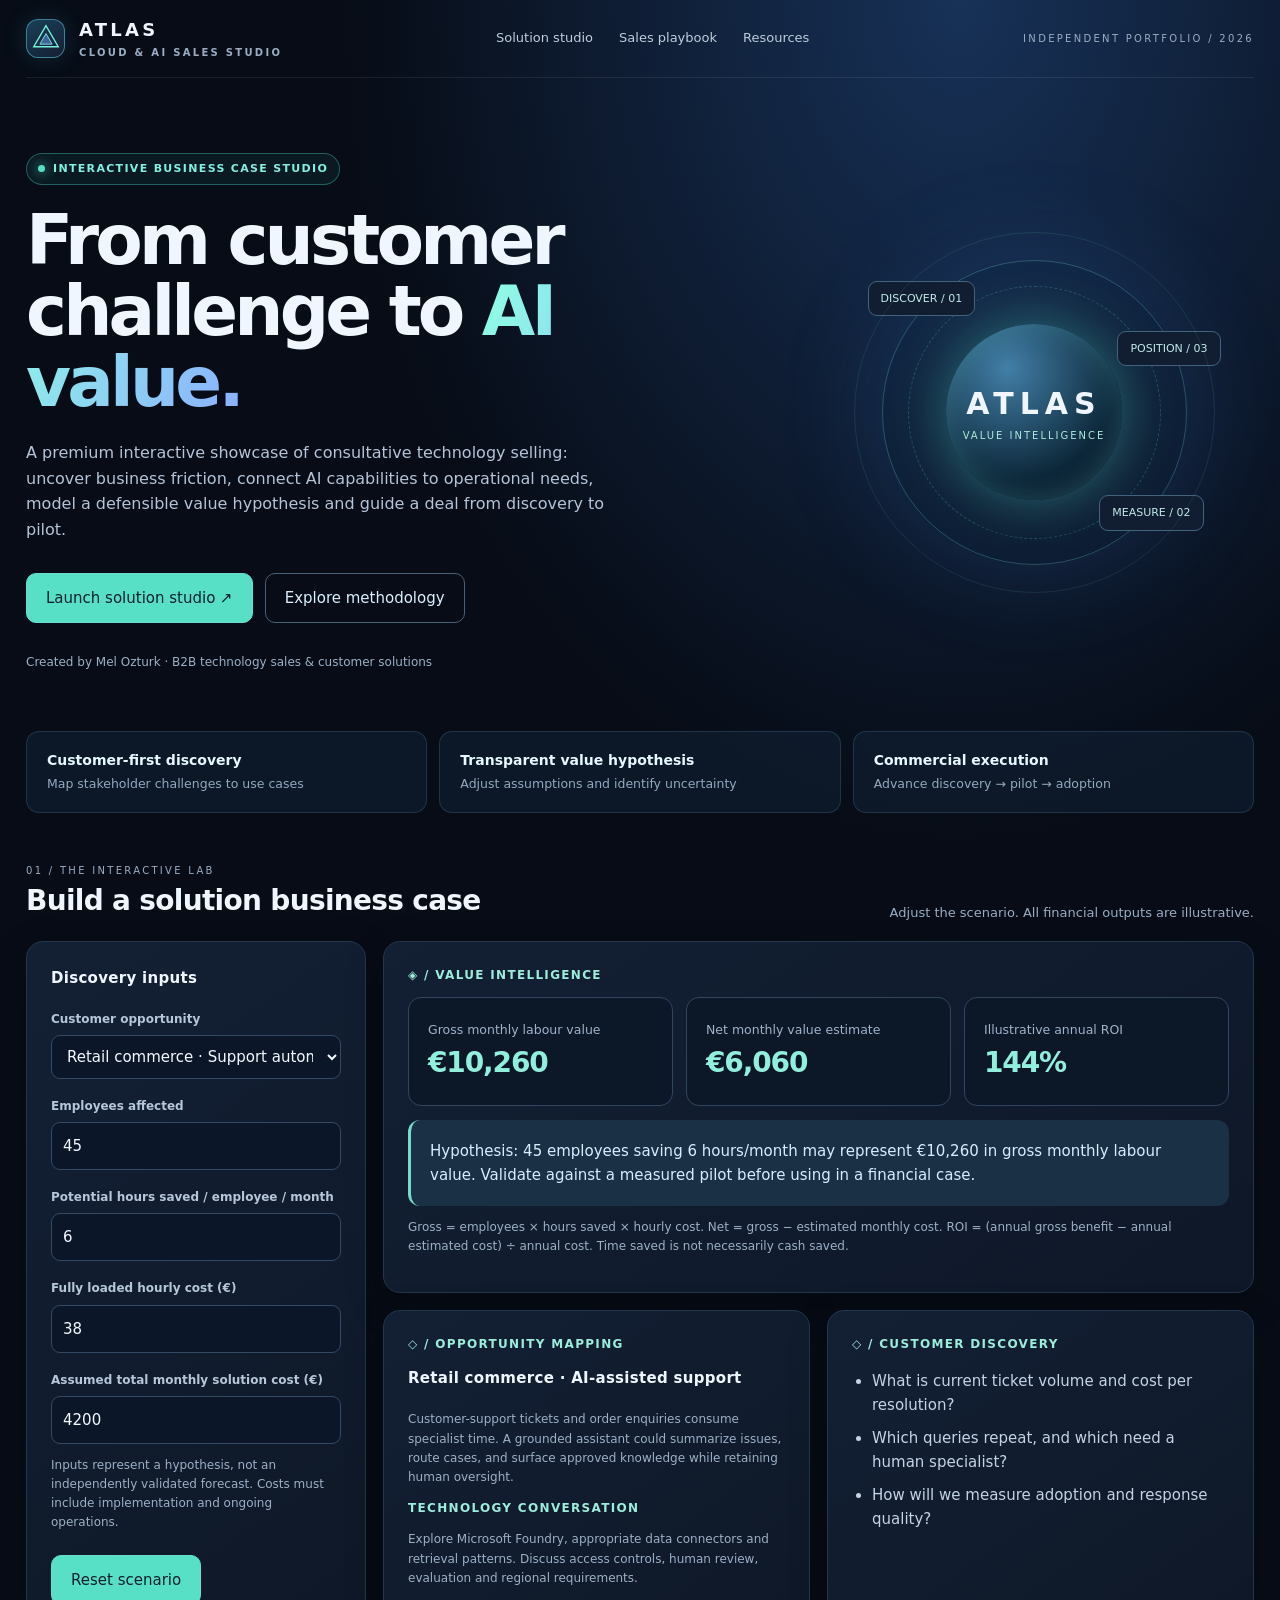
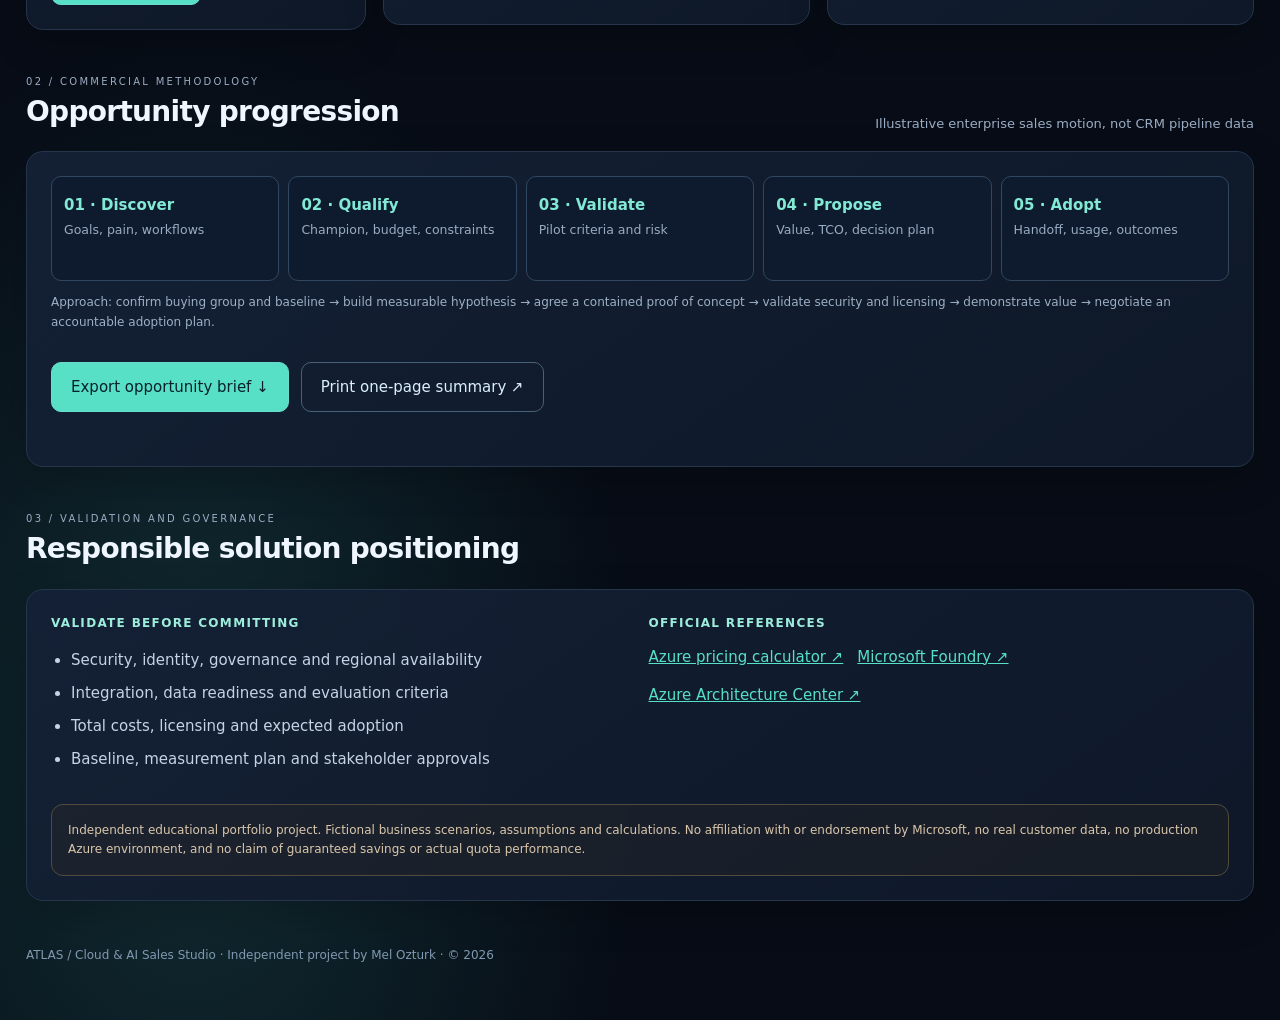
==== index.html @ f7509d04 "Launch ATLAS premium Cloud and AI sales portfolio" ====
<!DOCTYPE html>
<html lang="en"><head><meta charset="UTF-8"><meta name="viewport" content="width=device-width,initial-scale=1"><meta name="theme-color" content="#080e1d"><meta name="description" content="ATLAS — independent Cloud & AI solution sales portfolio by Mel Ozturk. Interactive discovery, value modelling and proposal lab."><title>ATLAS / Cloud & AI Sales Studio — Mel Ozturk</title>
<style>
:root{--bg:#070c16;--panel:#101a2b;--panel2:#142135;--edge:#25354b;--ink:#eff6ff;--muted:#9badc4;--teal:#58e0c7;--blue:#6c9aff;--amber:#eabb74}*{box-sizing:border-box}html{scroll-behavior:smooth}body{margin:0;color:var(--ink);background:radial-gradient(ellipse 60% 40% at 75% 0%,#173157 0%,transparent 80%),radial-gradient(ellipse 50% 40% at 15% 90%,#112d32 0%,transparent 70%),var(--bg);font:15px/1.6 Inter,ui-sans-serif,system-ui,-apple-system,Segoe UI,sans-serif}a{color:var(--teal)}.shell{max-width:1320px;margin:auto;padding:0 26px}nav{height:78px;border-bottom:1px solid #ffffff14;display:flex;justify-content:space-between;align-items:center;gap:20px}.brand{display:flex;align-items:center;gap:14px;font-size:18px;font-weight:800;letter-spacing:.18em}.mark{width:39px;height:39px;display:grid;place-items:center;border:1px solid #5fc9df88;border-radius:12px;box-shadow:0 0 25px #4abbd52a;background:linear-gradient(150deg,#193f58,#142033)}.mark svg{width:28px}.tiny{font-size:10px;color:var(--muted);text-transform:uppercase;letter-spacing:.23em}.navlinks{display:flex;gap:26px}.navlinks a{text-decoration:none;color:#bfcddd;font-size:13px}.navlinks a:hover{color:var(--teal)}.hero{display:grid;grid-template-columns:minmax(0,1fr) 440px;align-items:center;gap:30px;padding:75px 0 59px}.tag{display:inline-flex;align-items:center;gap:8px;border:1px solid #44c9bb66;background:#1b6e6c25;color:#85efdf;padding:6px 11px;border-radius:30px;font-size:11px;font-weight:750;letter-spacing:.12em}.dot{height:7px;width:7px;background:var(--teal);border-radius:50%;box-shadow:0 0 12px var(--teal)}h1{font-size:clamp(42px,5.4vw,77px);line-height:1.03;letter-spacing:-.055em;margin:20px 0 22px;font-weight:780}h1 span{background:linear-gradient(110deg,#8fffe4,#8bafff);background-clip:text;-webkit-background-clip:text;color:transparent}.lead{color:#b5c4d8;font-size:16px;max-width:590px}.cta{display:flex;gap:12px;flex-wrap:wrap;margin:30px 0}.button{border:1px solid #68ddcd;background:var(--teal);padding:12px 19px;border-radius:10px;color:#08202a;text-decoration:none;font-weight:800;cursor:pointer;font:inherit}.button.secondary{background:transparent;color:#daefff;border-color:#496178}.hero-orbit{height:380px;position:relative;display:grid;place-items:center}.orbit{height:305px;width:305px;border-radius:50%;border:1px solid #71d8e44a;box-shadow:0 0 110px #4182e233,inset 0 0 100px #2269a922;display:grid;place-items:center;position:relative}.orbit:before,.orbit:after{content:"";position:absolute;border:1px dashed #5298b35b;border-radius:50%;inset:25px}.orbit:after{inset:-29px;border-style:solid;border-color:#5bdac51e}.orb-core{width:176px;height:176px;border-radius:50%;background:radial-gradient(circle at 35% 25%,#427fa7,#0c2638 65%,#0a1627);box-shadow:0 0 60px #5df0e766, inset 0 0 28px #79fcf733;display:grid;place-items:center;text-align:center}.orb-core strong{font-size:30px;letter-spacing:.2em}.orb-core small{display:block;color:#aeeadc;font-size:10px;letter-spacing:.2em}.orb-chip{position:absolute;background:#111e31;border:1px solid #42637b;border-radius:9px;padding:8px 12px;font-size:11px;color:#c1e9e8}.one{top:20px;left:-15px}.two{bottom:33px;right:-18px}.three{top:70px;right:-35px}.statline{display:grid;grid-template-columns:repeat(3,1fr);gap:12px;margin:0 0 50px}.stat{padding:17px 20px;background:#14263b7b;border:1px solid #35516b80;border-radius:13px}.stat b{display:block;font-size:14px;color:#e6f7ff}.stat small{color:#94a9bd}.section-title{display:flex;justify-content:space-between;gap:20px;align-items:end;margin:44px 0 17px}.section-title h2{font-size:28px;margin:0;letter-spacing:-.025em}.section-title p{margin:0;color:var(--muted);font-size:13px}.workspace{display:grid;grid-template-columns:340px minmax(0,1fr);gap:17px;align-items:start}.panel{background:linear-gradient(145deg,#142136ee,#0e1828fa);border:1px solid var(--edge);border-radius:17px;padding:24px;box-shadow:0 12px 40px #0003}.panel h3{font-size:15px;letter-spacing:.02em;margin:0 0 20px}.label{display:block;color:#b7c7da;font-size:12px;font-weight:700;margin:18px 0 6px}input,select{width:100%;border:1px solid #354963;background:#0b1729;color:#f4f8ff;padding:11px;border-radius:9px;font:inherit}input:focus,select:focus{outline:2px solid #5ed5cb80}.micro{font-size:12px;color:#9db0c6}.kpis{display:grid;grid-template-columns:repeat(3,1fr);gap:13px}.kpi{border:1px solid #31455f;border-radius:13px;background:#0c1727;padding:19px}.kpi strong{font-size:clamp(20px,2.6vw,28px);display:block;letter-spacing:-.04em;color:#91efdd}.kpi small{color:#a0b3ca}.valuebox{margin-top:14px;padding:19px;border-radius:12px;background:#1a3044;border-left:3px solid #77dacd;color:#d9edff}.innergrid{display:grid;grid-template-columns:1fr 1fr;gap:17px;margin-top:17px}.rowhead{display:flex;align-items:center;gap:10px;color:#9deddc;font-size:12px;font-weight:800;letter-spacing:.11em;text-transform:uppercase;margin-bottom:12px}.list{padding-left:20px;color:#c4d3e6}.list li{margin:9px 0}.pipeline{display:grid;grid-template-columns:repeat(5,1fr);gap:9px}.stage{background:#0e1b2e;border:1px solid #314760;padding:16px 12px;border-radius:10px;min-height:105px}.stage b{display:block;color:#82ead4}.stage small{color:#9aacc1}.links{display:flex;gap:14px;flex-wrap:wrap}.footer{padding:45px 0 55px;color:#8099b1;font-size:12px}.disclaimer{border:1px solid #554b3c;background:#40301b30;color:#dac7ab;border-radius:12px;padding:16px;margin-top:18px;font-size:12px}.no-print{}@media(max-width:990px){.hero{grid-template-columns:1fr}.hero-orbit{height:280px}.orbit{transform:scale(.72)}.workspace{grid-template-columns:1fr}.innergrid{grid-template-columns:1fr}}@media(max-width:680px){.shell{padding:0 15px}.navlinks{display:none}.hero{padding-top:38px}.statline,.kpis{grid-template-columns:1fr}.pipeline{grid-template-columns:1fr 1fr}.section-title{display:block}.panel{padding:17px}h1{font-size:43px}}@media print{body{background:white;color:black}.no-print,.hero-orbit{display:none!important}.panel,.stat,.stage{background:white;color:black;box-shadow:none}.hero{padding:10px 0}.lead,.micro,.list,.section-title p{color:#333}.workspace{display:block}.workspace .panel:first-child{display:none}.innergrid{display:block}.panel{margin-bottom:10px}.kpi strong{color:#064e3b}}
</style></head><body><div class="shell"><nav><div class="brand"><div class="mark"><svg viewBox="0 0 32 32" fill="none"><path d="M16 2 30 26H2L16 2Z" stroke="#78f0db" stroke-width="1.6"/><path d="M16 11 23 23H9l7-12Z" fill="#68aaf8" fill-opacity=".45" stroke="#8fe9f4"/></svg></div><div>ATLAS <div class="tiny">Cloud & AI Sales Studio</div></div></div><div class="navlinks"><a href="#studio">Solution studio</a><a href="#playbook">Sales playbook</a><a href="#resources">Resources</a></div><div class="tiny">INDEPENDENT PORTFOLIO / 2026</div></nav>
<section class="hero"><div><span class="tag"><span class="dot"></span>INTERACTIVE BUSINESS CASE STUDIO</span><h1>From customer<br>challenge to <span>AI value.</span></h1><p class="lead">A premium interactive showcase of consultative technology selling: uncover business friction, connect AI capabilities to operational needs, model a defensible value hypothesis and guide a deal from discovery to pilot.</p><div class="cta"><a class="button" href="#studio">Launch solution studio ↗</a><a class="button secondary" href="#playbook">Explore methodology</a></div><div class="micro">Created by Mel Ozturk · B2B technology sales & customer solutions</div></div><div class="hero-orbit" aria-hidden="true"><div class="orbit"><div class="orb-core"><div><strong>ATLAS</strong><small>VALUE INTELLIGENCE</small></div></div><span class="orb-chip one">DISCOVER / 01</span><span class="orb-chip two">MEASURE / 02</span><span class="orb-chip three">POSITION / 03</span></div></div></section>
<div class="statline"><div class="stat"><b>Customer-first discovery</b><small>Map stakeholder challenges to use cases</small></div><div class="stat"><b>Transparent value hypothesis</b><small>Adjust assumptions and identify uncertainty</small></div><div class="stat"><b>Commercial execution</b><small>Advance discovery → pilot → adoption</small></div></div>
<div class="section-title" id="studio"><div><div class="tiny">01 / The interactive lab</div><h2>Build a solution business case</h2></div><p>Adjust the scenario. All financial outputs are illustrative.</p></div>
<div class="workspace"><section class="panel"><h3>Discovery inputs</h3><label class="label" for="scenario">Customer opportunity</label><select id="scenario"><option value="retail">Retail commerce · Support automation</option><option value="services">Professional services · Knowledge workflows</option><option value="ops">Operations · Agent-assisted case triage</option></select><label class="label" for="people">Employees affected</label><input id="people" type="number" min="0" max="100000" value="45"><label class="label" for="hours">Potential hours saved / employee / month</label><input id="hours" type="number" min="0" max="200" step=".5" value="6"><label class="label" for="rate">Fully loaded hourly cost (€)</label><input id="rate" type="number" min="0" value="38"><label class="label" for="cost">Assumed total monthly solution cost (€)</label><input id="cost" type="number" min="0" value="4200"><p class="micro">Inputs represent a hypothesis, not an independently validated forecast. Costs must include implementation and ongoing operations.</p><button class="button" id="reset" style="margin-top:10px">Reset scenario</button></section>
<div><section class="panel"><div class="rowhead">◈ / Value intelligence</div><div class="kpis"><div class="kpi"><small>Gross monthly labour value</small><strong id="gross">—</strong></div><div class="kpi"><small>Net monthly value estimate</small><strong id="net">—</strong></div><div class="kpi"><small>Illustrative annual ROI</small><strong id="roi">—</strong></div></div><div class="valuebox" id="insight" aria-live="polite"></div><p class="micro">Gross = employees × hours saved × hourly cost. Net = gross − estimated monthly cost. ROI = (annual gross benefit − annual estimated cost) ÷ annual cost. Time saved is not necessarily cash saved.</p></section>
<div class="innergrid"><section class="panel"><div class="rowhead">◇ / Opportunity mapping</div><h3 id="scenarioTitle"></h3><p class="micro" id="scenarioText"></p><div class="rowhead">Technology conversation</div><p class="micro" id="technology"></p></section><section class="panel"><div class="rowhead">◇ / Customer discovery</div><ul class="list" id="questions"></ul></section></div></div></div>
<div class="section-title" id="playbook"><div><div class="tiny">02 / Commercial methodology</div><h2>Opportunity progression</h2></div><p>Illustrative enterprise sales motion, not CRM pipeline data</p></div><section class="panel"><div class="pipeline"><div class="stage"><b>01 · Discover</b><small>Goals, pain, workflows</small></div><div class="stage"><b>02 · Qualify</b><small>Champion, budget, constraints</small></div><div class="stage"><b>03 · Validate</b><small>Pilot criteria and risk</small></div><div class="stage"><b>04 · Propose</b><small>Value, TCO, decision plan</small></div><div class="stage"><b>05 · Adopt</b><small>Handoff, usage, outcomes</small></div></div><p class="micro">Approach: confirm buying group and baseline → build measurable hypothesis → agree a contained proof of concept → validate security and licensing → demonstrate value → negotiate an accountable adoption plan.</p><div class="cta no-print"><button id="export" class="button">Export opportunity brief ↓</button><button id="print" class="button secondary">Print one-page summary ↗</button></div></section>
<div class="section-title" id="resources"><div><div class="tiny">03 / Validation and governance</div><h2>Responsible solution positioning</h2></div></div><section class="panel"><div class="innergrid" style="margin-top:0"><div><div class="rowhead">Validate before committing</div><ul class="list"><li>Security, identity, governance and regional availability</li><li>Integration, data readiness and evaluation criteria</li><li>Total costs, licensing and expected adoption</li><li>Baseline, measurement plan and stakeholder approvals</li></ul></div><div><div class="rowhead">Official references</div><div class="links"><a target="_blank" rel="noopener" href="https://azure.microsoft.com/en-us/pricing/calculator/">Azure pricing calculator ↗</a><a target="_blank" rel="noopener" href="https://learn.microsoft.com/en-us/azure/ai-foundry/">Microsoft Foundry ↗</a><a target="_blank" rel="noopener" href="https://learn.microsoft.com/en-us/azure/architecture/">Azure Architecture Center ↗</a></div></div></div><div class="disclaimer">Independent educational portfolio project. Fictional business scenarios, assumptions and calculations. No affiliation with or endorsement by Microsoft, no real customer data, no production Azure environment, and no claim of guaranteed savings or actual quota performance.</div></section><footer class="footer">ATLAS / Cloud & AI Sales Studio · Independent project by Mel Ozturk · © 2026</footer></div>
<script>
const $=id=>document.getElementById(id);const money=n=>new Intl.NumberFormat('en-IE',{style:'currency',currency:'EUR',maximumFractionDigits:0}).format(n);const sc={retail:{name:'Retail commerce · AI-assisted support',description:'Customer-support tickets and order enquiries consume specialist time. A grounded assistant could summarize issues, route cases, and surface approved knowledge while retaining human oversight.',tech:'Explore Microsoft Foundry, appropriate data connectors and retrieval patterns. Discuss access controls, human review, evaluation and regional requirements.',questions:['What is current ticket volume and cost per resolution?','Which queries repeat, and which need a human specialist?','How will we measure adoption and response quality?']},services:{name:'Professional services · Knowledge discovery',description:'Teams spend time finding information across large document collections. A controlled retrieval experience could reduce search friction.',tech:'Explore AI application tooling, Microsoft Foundry and governed data services. Discuss permissions, information boundaries and source citation.',questions:['Where is authoritative knowledge stored?','What access restrictions must the solution respect?','How will answer quality and hours saved be measured?']},ops:{name:'Service operations · Agent-assisted triage',description:'Multiple systems and complex workflows slow case handling. Explore case summarization, guided triage and human-approved next actions.',tech:'Discuss integration with existing case systems, governance, logging and approval workflows before choosing an architecture.',questions:['What is the current case-handling baseline?','Where do escalations or handoffs create delays?','Which actions require mandatory human approval?']}};
function recalc(){let people=Math.max(0,+$('people').value||0),hours=Math.max(0,+$('hours').value||0),rate=Math.max(0,+$('rate').value||0),cost=Math.max(0,+$('cost').value||0),gross=people*hours*rate,net=gross-cost,roi=cost>0?Math.round(100*net/cost):null,d=sc[$('scenario').value];$('gross').textContent=money(gross);$('net').textContent=money(net);$('roi').textContent=roi===null?'N/A':roi+'%';$('insight').textContent='Hypothesis: '+people+' employees saving '+hours+' hours/month may represent '+money(gross)+' in gross monthly labour value. Validate against a measured pilot before using in a financial case.';$('scenarioTitle').textContent=d.name;$('scenarioText').textContent=d.description;$('technology').textContent=d.tech;$('questions').replaceChildren(...d.questions.map(q=>{let li=document.createElement('li');li.textContent=q;return li}));}
['scenario','people','hours','rate','cost'].forEach(id=>$(id).addEventListener('input',recalc));$('reset').onclick=()=>{$('scenario').value='retail';$('people').value=45;$('hours').value=6;$('rate').value=38;$('cost').value=4200;recalc()};$('print').onclick=()=>window.print();$('export').onclick=()=>{let d=sc[$('scenario').value],content=['ATLAS / ILLUSTRATIVE OPPORTUNITY BRIEF','Fictional portfolio scenario — not a real client case','Scenario: '+d.name,'Customer hypothesis: '+d.description,'Potential employees: '+$('people').value,'Monthly hours saved per employee (assumed): '+$('hours').value,'Hourly cost EUR: '+$('rate').value,'Assumed monthly total solution cost EUR: '+$('cost').value,'Gross monthly labour value: '+$('gross').textContent,'Net monthly estimate: '+$('net').textContent,'Illustrative ROI: '+$('roi').textContent,'Discovery questions:',...d.questions.map(x=>' - '+x),'Technology conversation: '+d.tech,'Next step: validate baseline, governance, technical architecture and official pricing.'].join('\n');let a=document.createElement('a'),url=URL.createObjectURL(new Blob([content],{type:'text/plain'}));a.href=url;a.download='ATLAS-opportunity-brief.txt';a.click();setTimeout(()=>URL.revokeObjectURL(url),1000)};recalc();
</script></body></html>
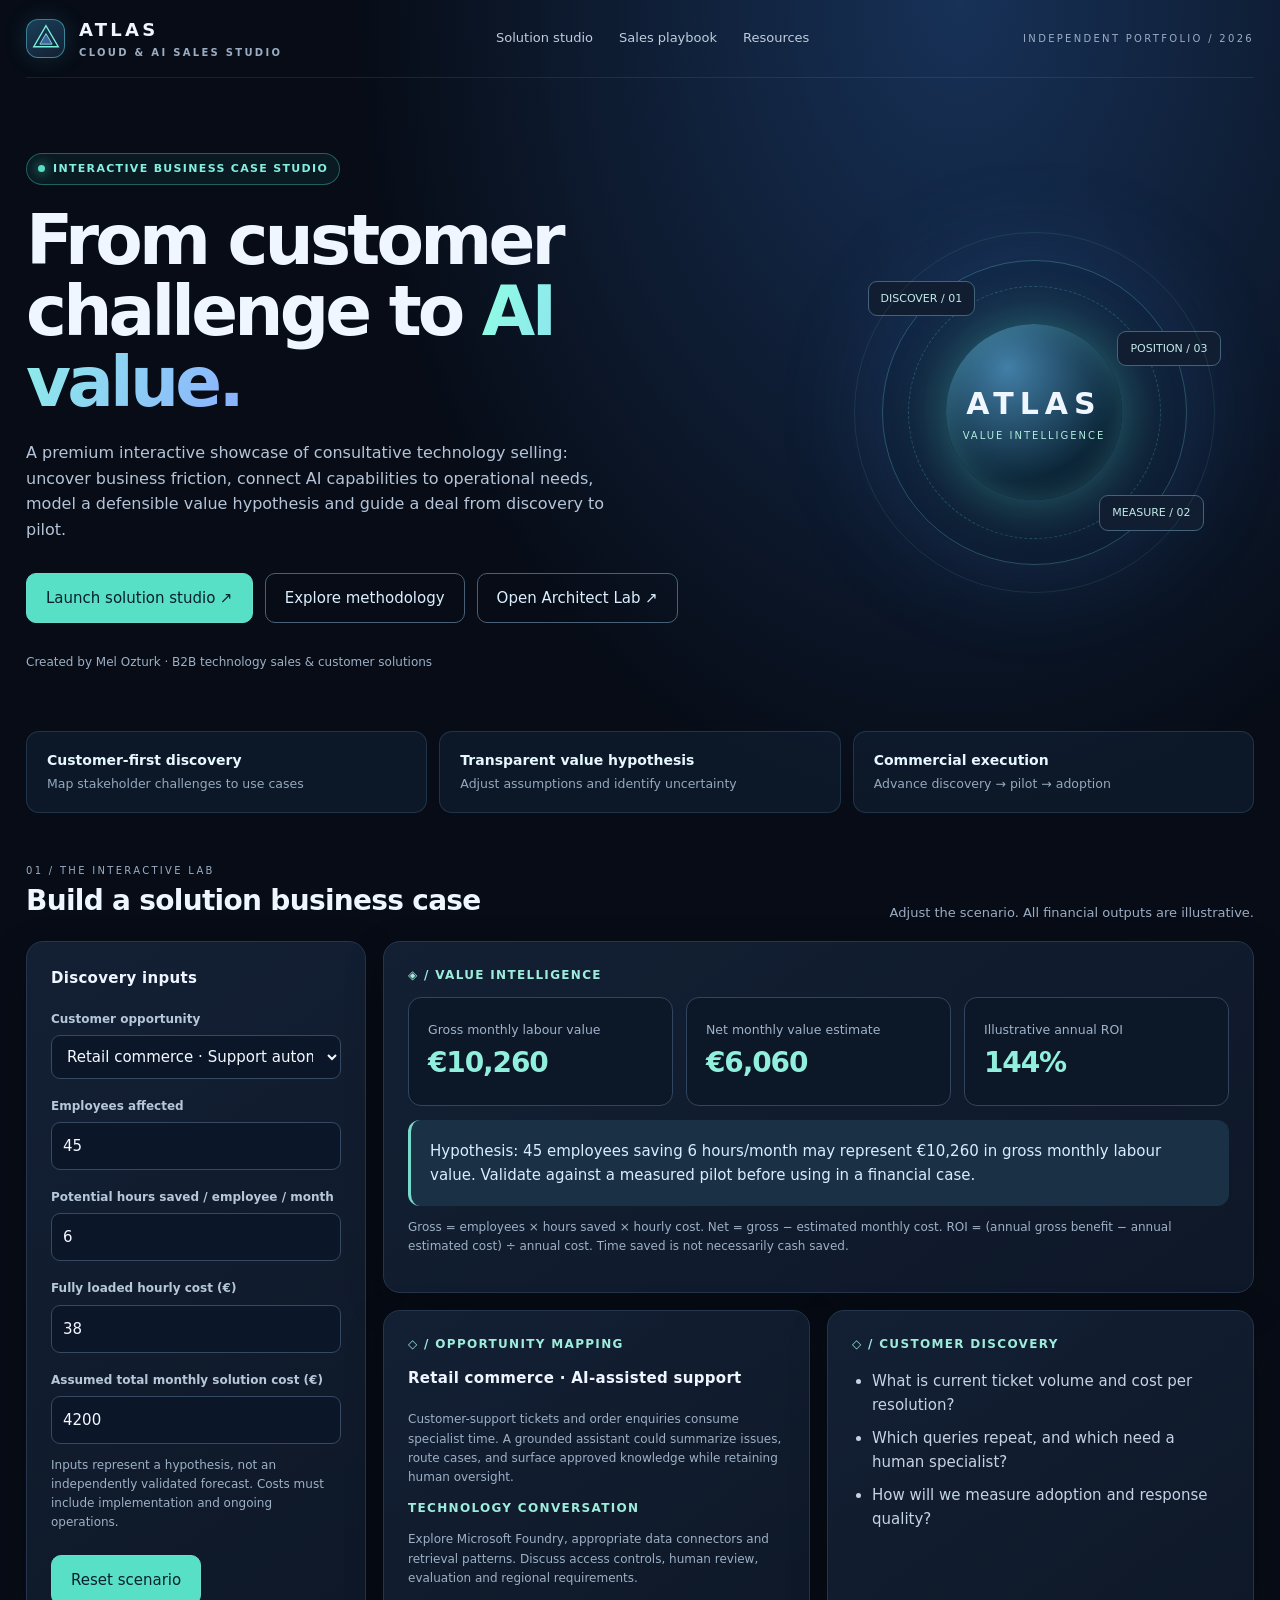
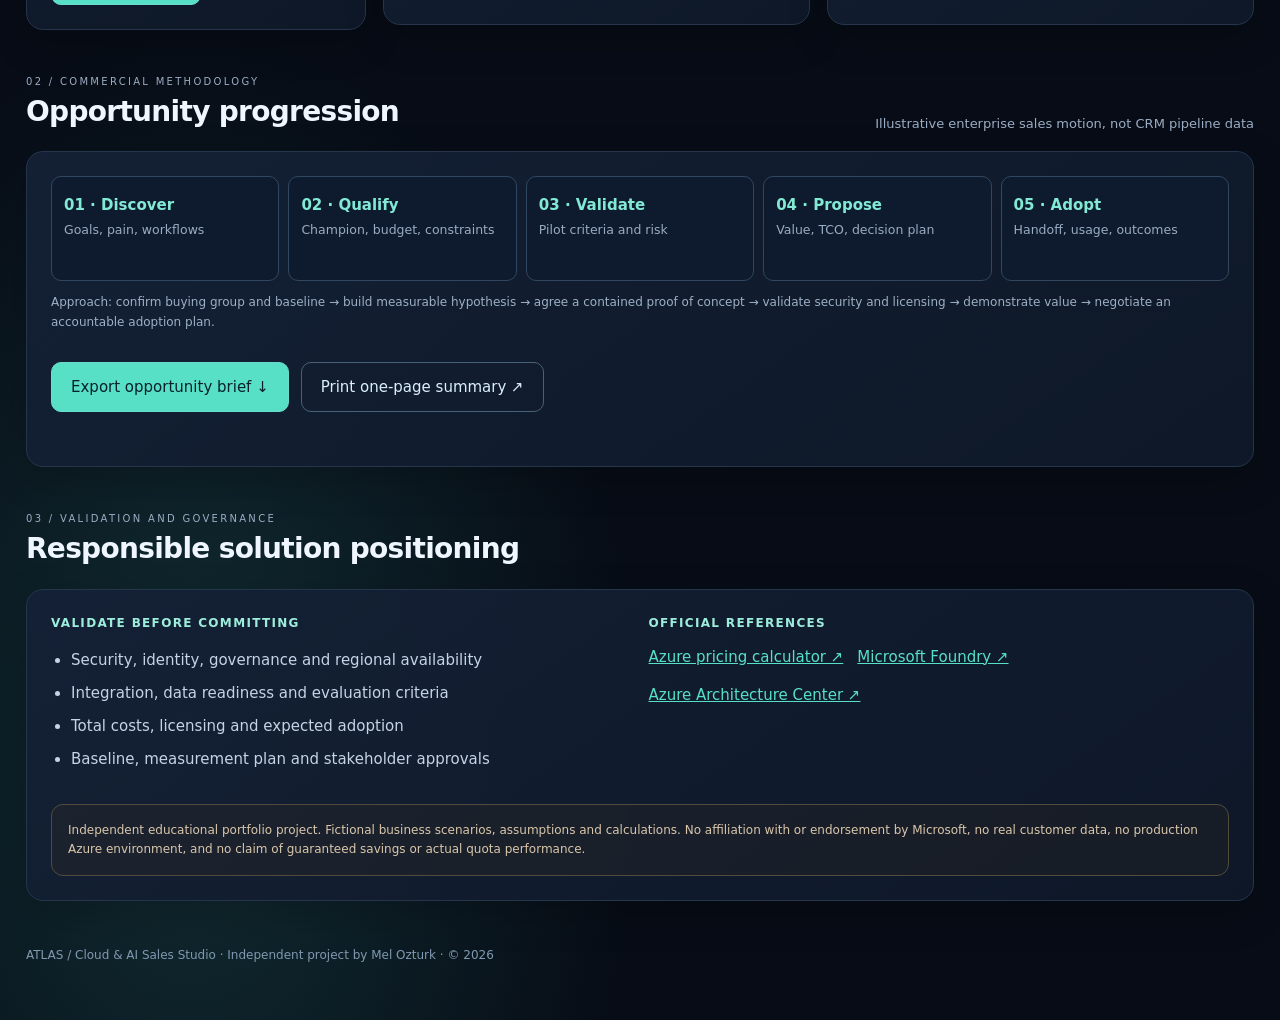
==== commit f35cace1: "Link architecture workshop from portfolio home" ====
--- a/index.html
+++ b/index.html
@@ -3,7 +3,7 @@
 <style>
 :root{--bg:#070c16;--panel:#101a2b;--panel2:#142135;--edge:#25354b;--ink:#eff6ff;--muted:#9badc4;--teal:#58e0c7;--blue:#6c9aff;--amber:#eabb74}*{box-sizing:border-box}html{scroll-behavior:smooth}body{margin:0;color:var(--ink);background:radial-gradient(ellipse 60% 40% at 75% 0%,#173157 0%,transparent 80%),radial-gradient(ellipse 50% 40% at 15% 90%,#112d32 0%,transparent 70%),var(--bg);font:15px/1.6 Inter,ui-sans-serif,system-ui,-apple-system,Segoe UI,sans-serif}a{color:var(--teal)}.shell{max-width:1320px;margin:auto;padding:0 26px}nav{height:78px;border-bottom:1px solid #ffffff14;display:flex;justify-content:space-between;align-items:center;gap:20px}.brand{display:flex;align-items:center;gap:14px;font-size:18px;font-weight:800;letter-spacing:.18em}.mark{width:39px;height:39px;display:grid;place-items:center;border:1px solid #5fc9df88;border-radius:12px;box-shadow:0 0 25px #4abbd52a;background:linear-gradient(150deg,#193f58,#142033)}.mark svg{width:28px}.tiny{font-size:10px;color:var(--muted);text-transform:uppercase;letter-spacing:.23em}.navlinks{display:flex;gap:26px}.navlinks a{text-decoration:none;color:#bfcddd;font-size:13px}.navlinks a:hover{color:var(--teal)}.hero{display:grid;grid-template-columns:minmax(0,1fr) 440px;align-items:center;gap:30px;padding:75px 0 59px}.tag{display:inline-flex;align-items:center;gap:8px;border:1px solid #44c9bb66;background:#1b6e6c25;color:#85efdf;padding:6px 11px;border-radius:30px;font-size:11px;font-weight:750;letter-spacing:.12em}.dot{height:7px;width:7px;background:var(--teal);border-radius:50%;box-shadow:0 0 12px var(--teal)}h1{font-size:clamp(42px,5.4vw,77px);line-height:1.03;letter-spacing:-.055em;margin:20px 0 22px;font-weight:780}h1 span{background:linear-gradient(110deg,#8fffe4,#8bafff);background-clip:text;-webkit-background-clip:text;color:transparent}.lead{color:#b5c4d8;font-size:16px;max-width:590px}.cta{display:flex;gap:12px;flex-wrap:wrap;margin:30px 0}.button{border:1px solid #68ddcd;background:var(--teal);padding:12px 19px;border-radius:10px;color:#08202a;text-decoration:none;font-weight:800;cursor:pointer;font:inherit}.button.secondary{background:transparent;color:#daefff;border-color:#496178}.hero-orbit{height:380px;position:relative;display:grid;place-items:center}.orbit{height:305px;width:305px;border-radius:50%;border:1px solid #71d8e44a;box-shadow:0 0 110px #4182e233,inset 0 0 100px #2269a922;display:grid;place-items:center;position:relative}.orbit:before,.orbit:after{content:"";position:absolute;border:1px dashed #5298b35b;border-radius:50%;inset:25px}.orbit:after{inset:-29px;border-style:solid;border-color:#5bdac51e}.orb-core{width:176px;height:176px;border-radius:50%;background:radial-gradient(circle at 35% 25%,#427fa7,#0c2638 65%,#0a1627);box-shadow:0 0 60px #5df0e766, inset 0 0 28px #79fcf733;display:grid;place-items:center;text-align:center}.orb-core strong{font-size:30px;letter-spacing:.2em}.orb-core small{display:block;color:#aeeadc;font-size:10px;letter-spacing:.2em}.orb-chip{position:absolute;background:#111e31;border:1px solid #42637b;border-radius:9px;padding:8px 12px;font-size:11px;color:#c1e9e8}.one{top:20px;left:-15px}.two{bottom:33px;right:-18px}.three{top:70px;right:-35px}.statline{display:grid;grid-template-columns:repeat(3,1fr);gap:12px;margin:0 0 50px}.stat{padding:17px 20px;background:#14263b7b;border:1px solid #35516b80;border-radius:13px}.stat b{display:block;font-size:14px;color:#e6f7ff}.stat small{color:#94a9bd}.section-title{display:flex;justify-content:space-between;gap:20px;align-items:end;margin:44px 0 17px}.section-title h2{font-size:28px;margin:0;letter-spacing:-.025em}.section-title p{margin:0;color:var(--muted);font-size:13px}.workspace{display:grid;grid-template-columns:340px minmax(0,1fr);gap:17px;align-items:start}.panel{background:linear-gradient(145deg,#142136ee,#0e1828fa);border:1px solid var(--edge);border-radius:17px;padding:24px;box-shadow:0 12px 40px #0003}.panel h3{font-size:15px;letter-spacing:.02em;margin:0 0 20px}.label{display:block;color:#b7c7da;font-size:12px;font-weight:700;margin:18px 0 6px}input,select{width:100%;border:1px solid #354963;background:#0b1729;color:#f4f8ff;padding:11px;border-radius:9px;font:inherit}input:focus,select:focus{outline:2px solid #5ed5cb80}.micro{font-size:12px;color:#9db0c6}.kpis{display:grid;grid-template-columns:repeat(3,1fr);gap:13px}.kpi{border:1px solid #31455f;border-radius:13px;background:#0c1727;padding:19px}.kpi strong{font-size:clamp(20px,2.6vw,28px);display:block;letter-spacing:-.04em;color:#91efdd}.kpi small{color:#a0b3ca}.valuebox{margin-top:14px;padding:19px;border-radius:12px;background:#1a3044;border-left:3px solid #77dacd;color:#d9edff}.innergrid{display:grid;grid-template-columns:1fr 1fr;gap:17px;margin-top:17px}.rowhead{display:flex;align-items:center;gap:10px;color:#9deddc;font-size:12px;font-weight:800;letter-spacing:.11em;text-transform:uppercase;margin-bottom:12px}.list{padding-left:20px;color:#c4d3e6}.list li{margin:9px 0}.pipeline{display:grid;grid-template-columns:repeat(5,1fr);gap:9px}.stage{background:#0e1b2e;border:1px solid #314760;padding:16px 12px;border-radius:10px;min-height:105px}.stage b{display:block;color:#82ead4}.stage small{color:#9aacc1}.links{display:flex;gap:14px;flex-wrap:wrap}.footer{padding:45px 0 55px;color:#8099b1;font-size:12px}.disclaimer{border:1px solid #554b3c;background:#40301b30;color:#dac7ab;border-radius:12px;padding:16px;margin-top:18px;font-size:12px}.no-print{}@media(max-width:990px){.hero{grid-template-columns:1fr}.hero-orbit{height:280px}.orbit{transform:scale(.72)}.workspace{grid-template-columns:1fr}.innergrid{grid-template-columns:1fr}}@media(max-width:680px){.shell{padding:0 15px}.navlinks{display:none}.hero{padding-top:38px}.statline,.kpis{grid-template-columns:1fr}.pipeline{grid-template-columns:1fr 1fr}.section-title{display:block}.panel{padding:17px}h1{font-size:43px}}@media print{body{background:white;color:black}.no-print,.hero-orbit{display:none!important}.panel,.stat,.stage{background:white;color:black;box-shadow:none}.hero{padding:10px 0}.lead,.micro,.list,.section-title p{color:#333}.workspace{display:block}.workspace .panel:first-child{display:none}.innergrid{display:block}.panel{margin-bottom:10px}.kpi strong{color:#064e3b}}
 </style></head><body><div class="shell"><nav><div class="brand"><div class="mark"><svg viewBox="0 0 32 32" fill="none"><path d="M16 2 30 26H2L16 2Z" stroke="#78f0db" stroke-width="1.6"/><path d="M16 11 23 23H9l7-12Z" fill="#68aaf8" fill-opacity=".45" stroke="#8fe9f4"/></svg></div><div>ATLAS <div class="tiny">Cloud & AI Sales Studio</div></div></div><div class="navlinks"><a href="#studio">Solution studio</a><a href="#playbook">Sales playbook</a><a href="#resources">Resources</a></div><div class="tiny">INDEPENDENT PORTFOLIO / 2026</div></nav>
-<section class="hero"><div><span class="tag"><span class="dot"></span>INTERACTIVE BUSINESS CASE STUDIO</span><h1>From customer<br>challenge to <span>AI value.</span></h1><p class="lead">A premium interactive showcase of consultative technology selling: uncover business friction, connect AI capabilities to operational needs, model a defensible value hypothesis and guide a deal from discovery to pilot.</p><div class="cta"><a class="button" href="#studio">Launch solution studio ↗</a><a class="button secondary" href="#playbook">Explore methodology</a></div><div class="micro">Created by Mel Ozturk · B2B technology sales & customer solutions</div></div><div class="hero-orbit" aria-hidden="true"><div class="orbit"><div class="orb-core"><div><strong>ATLAS</strong><small>VALUE INTELLIGENCE</small></div></div><span class="orb-chip one">DISCOVER / 01</span><span class="orb-chip two">MEASURE / 02</span><span class="orb-chip three">POSITION / 03</span></div></div></section>
+<section class="hero"><div><span class="tag"><span class="dot"></span>INTERACTIVE BUSINESS CASE STUDIO</span><h1>From customer<br>challenge to <span>AI value.</span></h1><p class="lead">A premium interactive showcase of consultative technology selling: uncover business friction, connect AI capabilities to operational needs, model a defensible value hypothesis and guide a deal from discovery to pilot.</p><div class="cta"><a class="button" href="#studio">Launch solution studio ↗</a><a class="button secondary" href="#playbook">Explore methodology</a><a class="button secondary" href="./architect-lab.html">Open Architect Lab ↗</a></div><div class="micro">Created by Mel Ozturk · B2B technology sales & customer solutions</div></div><div class="hero-orbit" aria-hidden="true"><div class="orbit"><div class="orb-core"><div><strong>ATLAS</strong><small>VALUE INTELLIGENCE</small></div></div><span class="orb-chip one">DISCOVER / 01</span><span class="orb-chip two">MEASURE / 02</span><span class="orb-chip three">POSITION / 03</span></div></div></section>
 <div class="statline"><div class="stat"><b>Customer-first discovery</b><small>Map stakeholder challenges to use cases</small></div><div class="stat"><b>Transparent value hypothesis</b><small>Adjust assumptions and identify uncertainty</small></div><div class="stat"><b>Commercial execution</b><small>Advance discovery → pilot → adoption</small></div></div>
 <div class="section-title" id="studio"><div><div class="tiny">01 / The interactive lab</div><h2>Build a solution business case</h2></div><p>Adjust the scenario. All financial outputs are illustrative.</p></div>
 <div class="workspace"><section class="panel"><h3>Discovery inputs</h3><label class="label" for="scenario">Customer opportunity</label><select id="scenario"><option value="retail">Retail commerce · Support automation</option><option value="services">Professional services · Knowledge workflows</option><option value="ops">Operations · Agent-assisted case triage</option></select><label class="label" for="people">Employees affected</label><input id="people" type="number" min="0" max="100000" value="45"><label class="label" for="hours">Potential hours saved / employee / month</label><input id="hours" type="number" min="0" max="200" step=".5" value="6"><label class="label" for="rate">Fully loaded hourly cost (€)</label><input id="rate" type="number" min="0" value="38"><label class="label" for="cost">Assumed total monthly solution cost (€)</label><input id="cost" type="number" min="0" value="4200"><p class="micro">Inputs represent a hypothesis, not an independently validated forecast. Costs must include implementation and ongoing operations.</p><button class="button" id="reset" style="margin-top:10px">Reset scenario</button></section>
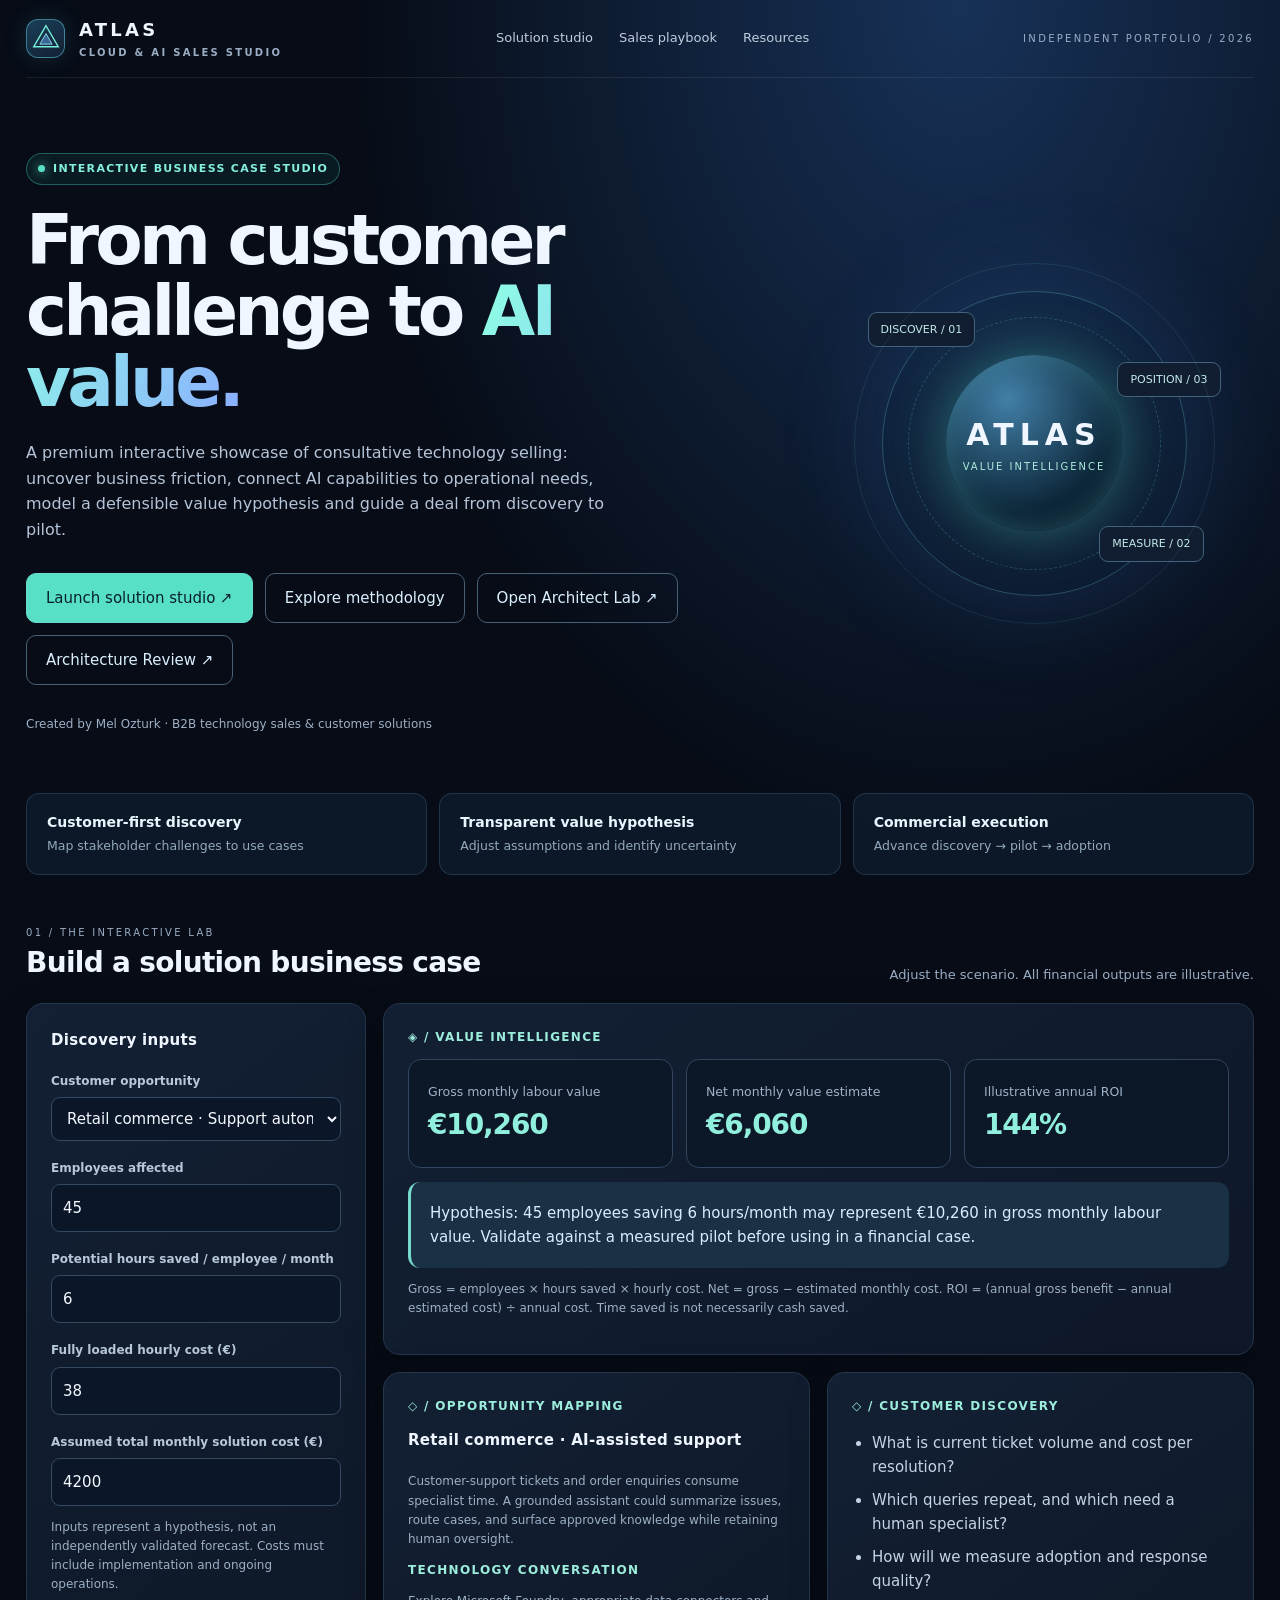
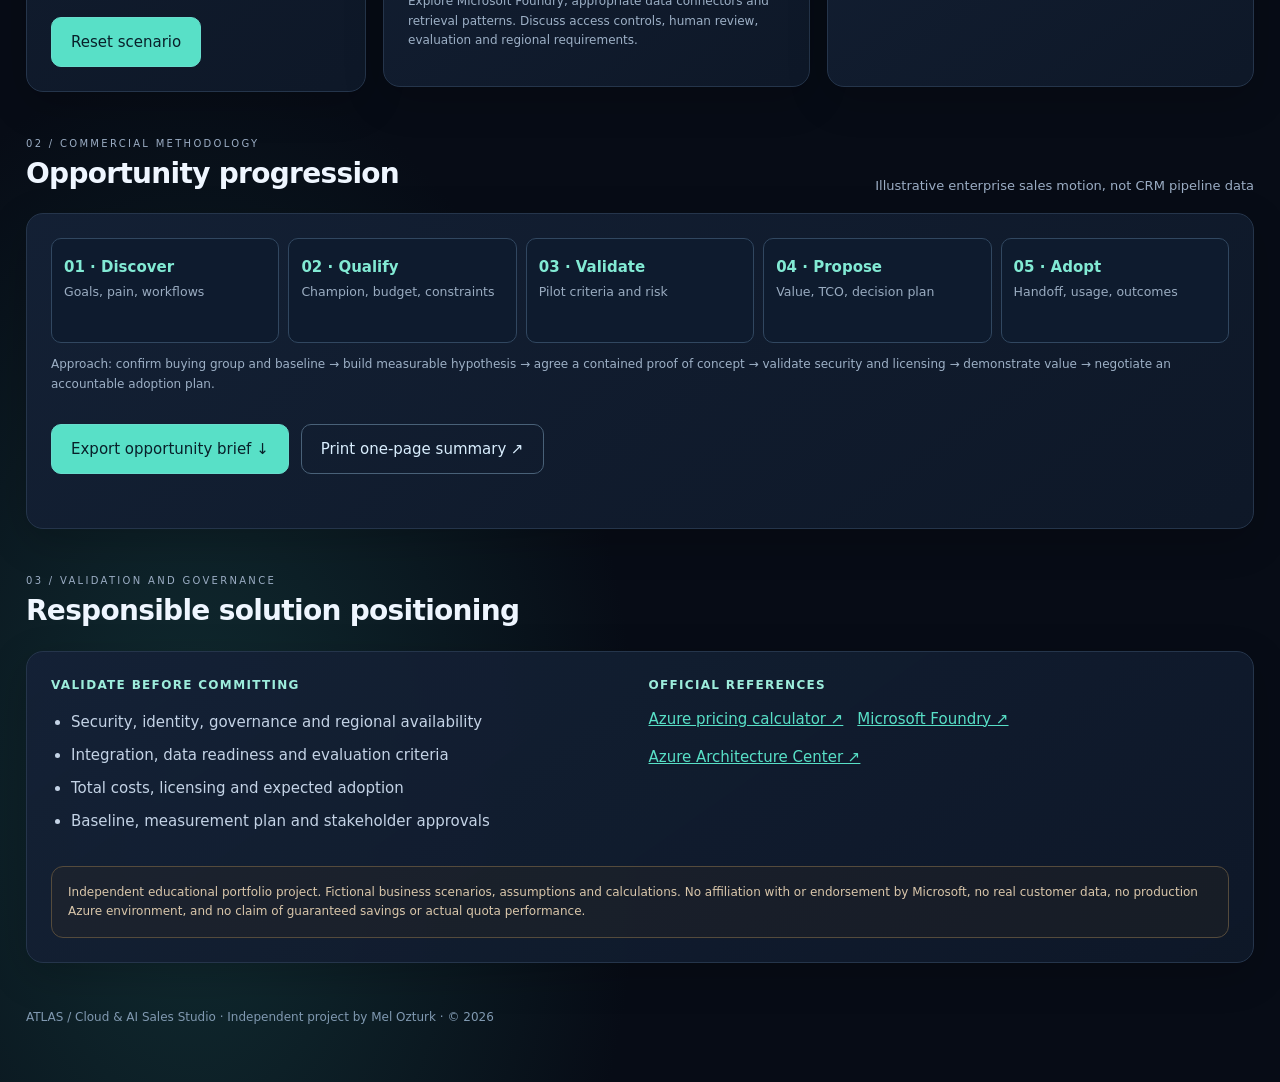
==== commit f08c915d: "Expose five-pillar architecture review on homepage" ====
--- a/index.html
+++ b/index.html
@@ -3,7 +3,7 @@
 <style>
 :root{--bg:#070c16;--panel:#101a2b;--panel2:#142135;--edge:#25354b;--ink:#eff6ff;--muted:#9badc4;--teal:#58e0c7;--blue:#6c9aff;--amber:#eabb74}*{box-sizing:border-box}html{scroll-behavior:smooth}body{margin:0;color:var(--ink);background:radial-gradient(ellipse 60% 40% at 75% 0%,#173157 0%,transparent 80%),radial-gradient(ellipse 50% 40% at 15% 90%,#112d32 0%,transparent 70%),var(--bg);font:15px/1.6 Inter,ui-sans-serif,system-ui,-apple-system,Segoe UI,sans-serif}a{color:var(--teal)}.shell{max-width:1320px;margin:auto;padding:0 26px}nav{height:78px;border-bottom:1px solid #ffffff14;display:flex;justify-content:space-between;align-items:center;gap:20px}.brand{display:flex;align-items:center;gap:14px;font-size:18px;font-weight:800;letter-spacing:.18em}.mark{width:39px;height:39px;display:grid;place-items:center;border:1px solid #5fc9df88;border-radius:12px;box-shadow:0 0 25px #4abbd52a;background:linear-gradient(150deg,#193f58,#142033)}.mark svg{width:28px}.tiny{font-size:10px;color:var(--muted);text-transform:uppercase;letter-spacing:.23em}.navlinks{display:flex;gap:26px}.navlinks a{text-decoration:none;color:#bfcddd;font-size:13px}.navlinks a:hover{color:var(--teal)}.hero{display:grid;grid-template-columns:minmax(0,1fr) 440px;align-items:center;gap:30px;padding:75px 0 59px}.tag{display:inline-flex;align-items:center;gap:8px;border:1px solid #44c9bb66;background:#1b6e6c25;color:#85efdf;padding:6px 11px;border-radius:30px;font-size:11px;font-weight:750;letter-spacing:.12em}.dot{height:7px;width:7px;background:var(--teal);border-radius:50%;box-shadow:0 0 12px var(--teal)}h1{font-size:clamp(42px,5.4vw,77px);line-height:1.03;letter-spacing:-.055em;margin:20px 0 22px;font-weight:780}h1 span{background:linear-gradient(110deg,#8fffe4,#8bafff);background-clip:text;-webkit-background-clip:text;color:transparent}.lead{color:#b5c4d8;font-size:16px;max-width:590px}.cta{display:flex;gap:12px;flex-wrap:wrap;margin:30px 0}.button{border:1px solid #68ddcd;background:var(--teal);padding:12px 19px;border-radius:10px;color:#08202a;text-decoration:none;font-weight:800;cursor:pointer;font:inherit}.button.secondary{background:transparent;color:#daefff;border-color:#496178}.hero-orbit{height:380px;position:relative;display:grid;place-items:center}.orbit{height:305px;width:305px;border-radius:50%;border:1px solid #71d8e44a;box-shadow:0 0 110px #4182e233,inset 0 0 100px #2269a922;display:grid;place-items:center;position:relative}.orbit:before,.orbit:after{content:"";position:absolute;border:1px dashed #5298b35b;border-radius:50%;inset:25px}.orbit:after{inset:-29px;border-style:solid;border-color:#5bdac51e}.orb-core{width:176px;height:176px;border-radius:50%;background:radial-gradient(circle at 35% 25%,#427fa7,#0c2638 65%,#0a1627);box-shadow:0 0 60px #5df0e766, inset 0 0 28px #79fcf733;display:grid;place-items:center;text-align:center}.orb-core strong{font-size:30px;letter-spacing:.2em}.orb-core small{display:block;color:#aeeadc;font-size:10px;letter-spacing:.2em}.orb-chip{position:absolute;background:#111e31;border:1px solid #42637b;border-radius:9px;padding:8px 12px;font-size:11px;color:#c1e9e8}.one{top:20px;left:-15px}.two{bottom:33px;right:-18px}.three{top:70px;right:-35px}.statline{display:grid;grid-template-columns:repeat(3,1fr);gap:12px;margin:0 0 50px}.stat{padding:17px 20px;background:#14263b7b;border:1px solid #35516b80;border-radius:13px}.stat b{display:block;font-size:14px;color:#e6f7ff}.stat small{color:#94a9bd}.section-title{display:flex;justify-content:space-between;gap:20px;align-items:end;margin:44px 0 17px}.section-title h2{font-size:28px;margin:0;letter-spacing:-.025em}.section-title p{margin:0;color:var(--muted);font-size:13px}.workspace{display:grid;grid-template-columns:340px minmax(0,1fr);gap:17px;align-items:start}.panel{background:linear-gradient(145deg,#142136ee,#0e1828fa);border:1px solid var(--edge);border-radius:17px;padding:24px;box-shadow:0 12px 40px #0003}.panel h3{font-size:15px;letter-spacing:.02em;margin:0 0 20px}.label{display:block;color:#b7c7da;font-size:12px;font-weight:700;margin:18px 0 6px}input,select{width:100%;border:1px solid #354963;background:#0b1729;color:#f4f8ff;padding:11px;border-radius:9px;font:inherit}input:focus,select:focus{outline:2px solid #5ed5cb80}.micro{font-size:12px;color:#9db0c6}.kpis{display:grid;grid-template-columns:repeat(3,1fr);gap:13px}.kpi{border:1px solid #31455f;border-radius:13px;background:#0c1727;padding:19px}.kpi strong{font-size:clamp(20px,2.6vw,28px);display:block;letter-spacing:-.04em;color:#91efdd}.kpi small{color:#a0b3ca}.valuebox{margin-top:14px;padding:19px;border-radius:12px;background:#1a3044;border-left:3px solid #77dacd;color:#d9edff}.innergrid{display:grid;grid-template-columns:1fr 1fr;gap:17px;margin-top:17px}.rowhead{display:flex;align-items:center;gap:10px;color:#9deddc;font-size:12px;font-weight:800;letter-spacing:.11em;text-transform:uppercase;margin-bottom:12px}.list{padding-left:20px;color:#c4d3e6}.list li{margin:9px 0}.pipeline{display:grid;grid-template-columns:repeat(5,1fr);gap:9px}.stage{background:#0e1b2e;border:1px solid #314760;padding:16px 12px;border-radius:10px;min-height:105px}.stage b{display:block;color:#82ead4}.stage small{color:#9aacc1}.links{display:flex;gap:14px;flex-wrap:wrap}.footer{padding:45px 0 55px;color:#8099b1;font-size:12px}.disclaimer{border:1px solid #554b3c;background:#40301b30;color:#dac7ab;border-radius:12px;padding:16px;margin-top:18px;font-size:12px}.no-print{}@media(max-width:990px){.hero{grid-template-columns:1fr}.hero-orbit{height:280px}.orbit{transform:scale(.72)}.workspace{grid-template-columns:1fr}.innergrid{grid-template-columns:1fr}}@media(max-width:680px){.shell{padding:0 15px}.navlinks{display:none}.hero{padding-top:38px}.statline,.kpis{grid-template-columns:1fr}.pipeline{grid-template-columns:1fr 1fr}.section-title{display:block}.panel{padding:17px}h1{font-size:43px}}@media print{body{background:white;color:black}.no-print,.hero-orbit{display:none!important}.panel,.stat,.stage{background:white;color:black;box-shadow:none}.hero{padding:10px 0}.lead,.micro,.list,.section-title p{color:#333}.workspace{display:block}.workspace .panel:first-child{display:none}.innergrid{display:block}.panel{margin-bottom:10px}.kpi strong{color:#064e3b}}
 </style></head><body><div class="shell"><nav><div class="brand"><div class="mark"><svg viewBox="0 0 32 32" fill="none"><path d="M16 2 30 26H2L16 2Z" stroke="#78f0db" stroke-width="1.6"/><path d="M16 11 23 23H9l7-12Z" fill="#68aaf8" fill-opacity=".45" stroke="#8fe9f4"/></svg></div><div>ATLAS <div class="tiny">Cloud & AI Sales Studio</div></div></div><div class="navlinks"><a href="#studio">Solution studio</a><a href="#playbook">Sales playbook</a><a href="#resources">Resources</a></div><div class="tiny">INDEPENDENT PORTFOLIO / 2026</div></nav>
-<section class="hero"><div><span class="tag"><span class="dot"></span>INTERACTIVE BUSINESS CASE STUDIO</span><h1>From customer<br>challenge to <span>AI value.</span></h1><p class="lead">A premium interactive showcase of consultative technology selling: uncover business friction, connect AI capabilities to operational needs, model a defensible value hypothesis and guide a deal from discovery to pilot.</p><div class="cta"><a class="button" href="#studio">Launch solution studio ↗</a><a class="button secondary" href="#playbook">Explore methodology</a><a class="button secondary" href="./architect-lab.html">Open Architect Lab ↗</a></div><div class="micro">Created by Mel Ozturk · B2B technology sales & customer solutions</div></div><div class="hero-orbit" aria-hidden="true"><div class="orbit"><div class="orb-core"><div><strong>ATLAS</strong><small>VALUE INTELLIGENCE</small></div></div><span class="orb-chip one">DISCOVER / 01</span><span class="orb-chip two">MEASURE / 02</span><span class="orb-chip three">POSITION / 03</span></div></div></section>
+<section class="hero"><div><span class="tag"><span class="dot"></span>INTERACTIVE BUSINESS CASE STUDIO</span><h1>From customer<br>challenge to <span>AI value.</span></h1><p class="lead">A premium interactive showcase of consultative technology selling: uncover business friction, connect AI capabilities to operational needs, model a defensible value hypothesis and guide a deal from discovery to pilot.</p><div class="cta"><a class="button" href="#studio">Launch solution studio ↗</a><a class="button secondary" href="#playbook">Explore methodology</a><a class="button secondary" href="./architect-lab.html">Open Architect Lab ↗</a><a class="button secondary" href="./architecture-review.html">Architecture Review ↗</a></div><div class="micro">Created by Mel Ozturk · B2B technology sales & customer solutions</div></div><div class="hero-orbit" aria-hidden="true"><div class="orbit"><div class="orb-core"><div><strong>ATLAS</strong><small>VALUE INTELLIGENCE</small></div></div><span class="orb-chip one">DISCOVER / 01</span><span class="orb-chip two">MEASURE / 02</span><span class="orb-chip three">POSITION / 03</span></div></div></section>
 <div class="statline"><div class="stat"><b>Customer-first discovery</b><small>Map stakeholder challenges to use cases</small></div><div class="stat"><b>Transparent value hypothesis</b><small>Adjust assumptions and identify uncertainty</small></div><div class="stat"><b>Commercial execution</b><small>Advance discovery → pilot → adoption</small></div></div>
 <div class="section-title" id="studio"><div><div class="tiny">01 / The interactive lab</div><h2>Build a solution business case</h2></div><p>Adjust the scenario. All financial outputs are illustrative.</p></div>
 <div class="workspace"><section class="panel"><h3>Discovery inputs</h3><label class="label" for="scenario">Customer opportunity</label><select id="scenario"><option value="retail">Retail commerce · Support automation</option><option value="services">Professional services · Knowledge workflows</option><option value="ops">Operations · Agent-assisted case triage</option></select><label class="label" for="people">Employees affected</label><input id="people" type="number" min="0" max="100000" value="45"><label class="label" for="hours">Potential hours saved / employee / month</label><input id="hours" type="number" min="0" max="200" step=".5" value="6"><label class="label" for="rate">Fully loaded hourly cost (€)</label><input id="rate" type="number" min="0" value="38"><label class="label" for="cost">Assumed total monthly solution cost (€)</label><input id="cost" type="number" min="0" value="4200"><p class="micro">Inputs represent a hypothesis, not an independently validated forecast. Costs must include implementation and ongoing operations.</p><button class="button" id="reset" style="margin-top:10px">Reset scenario</button></section>
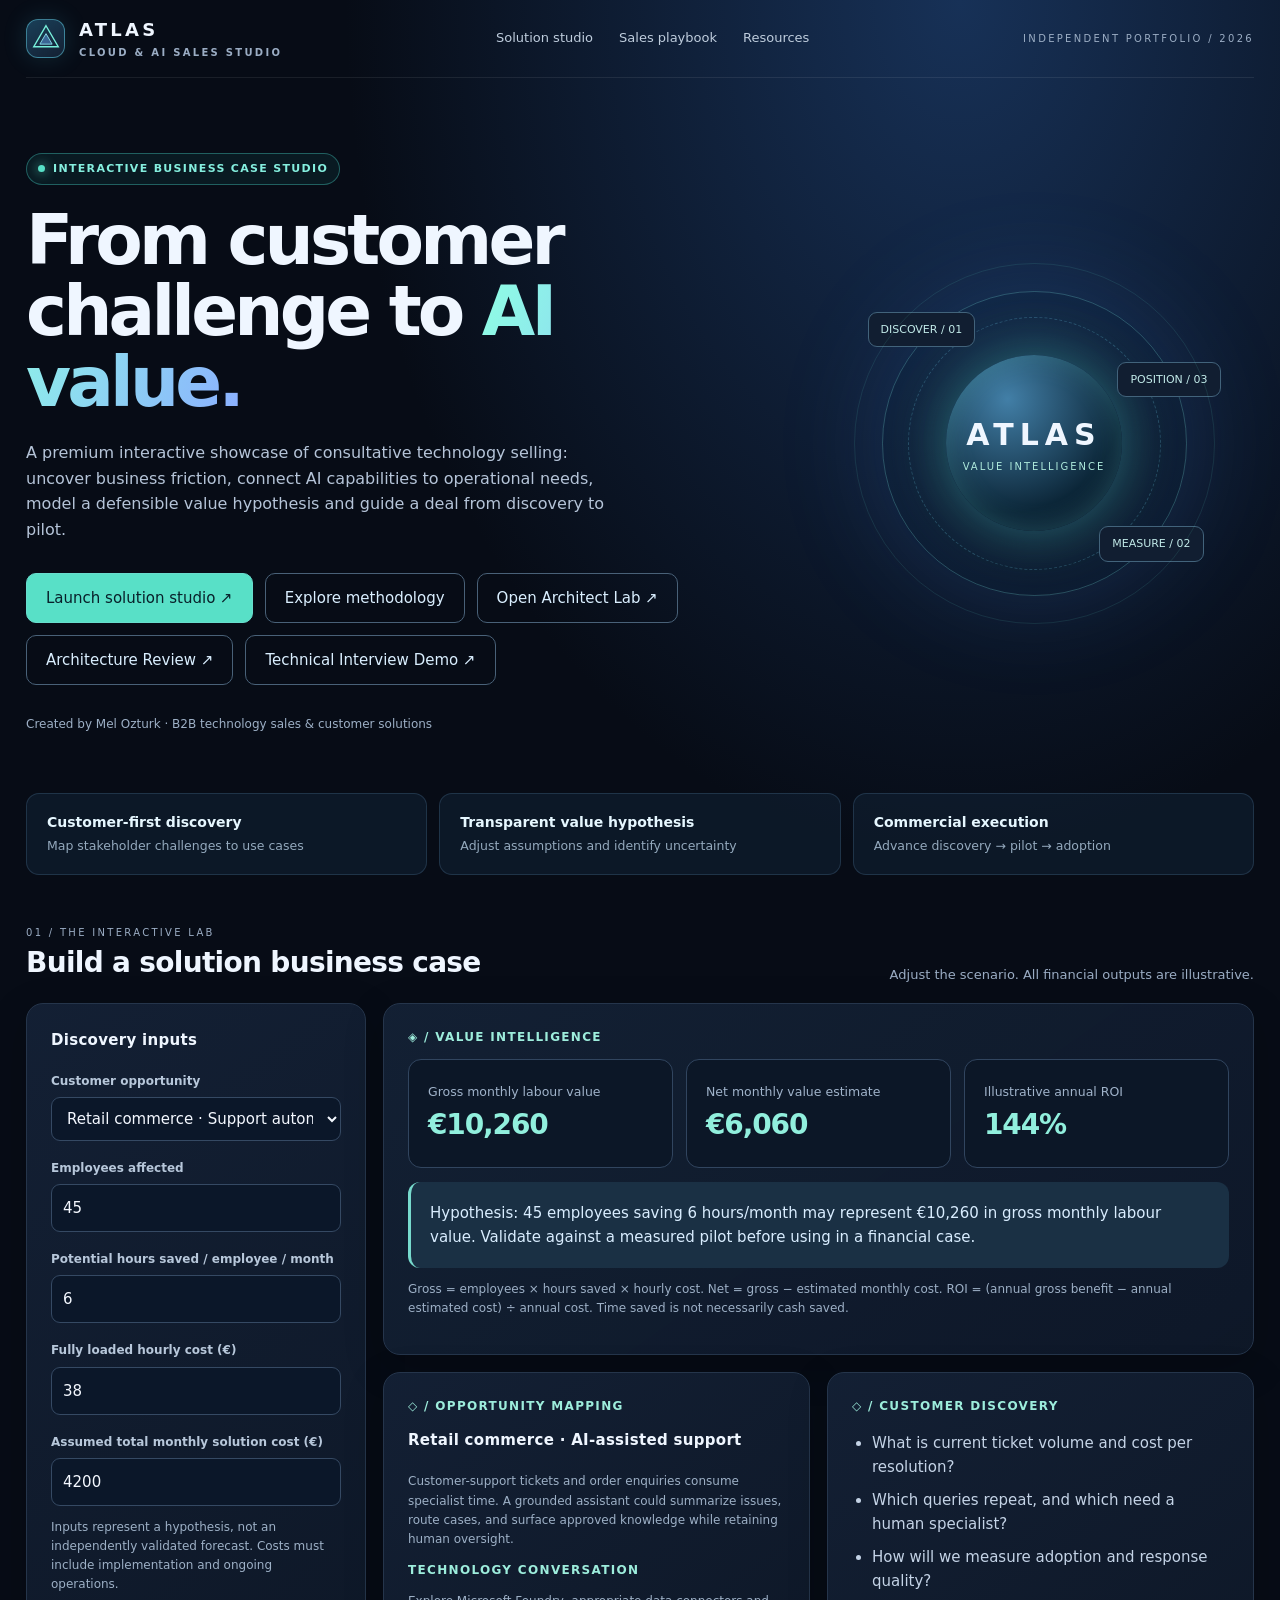
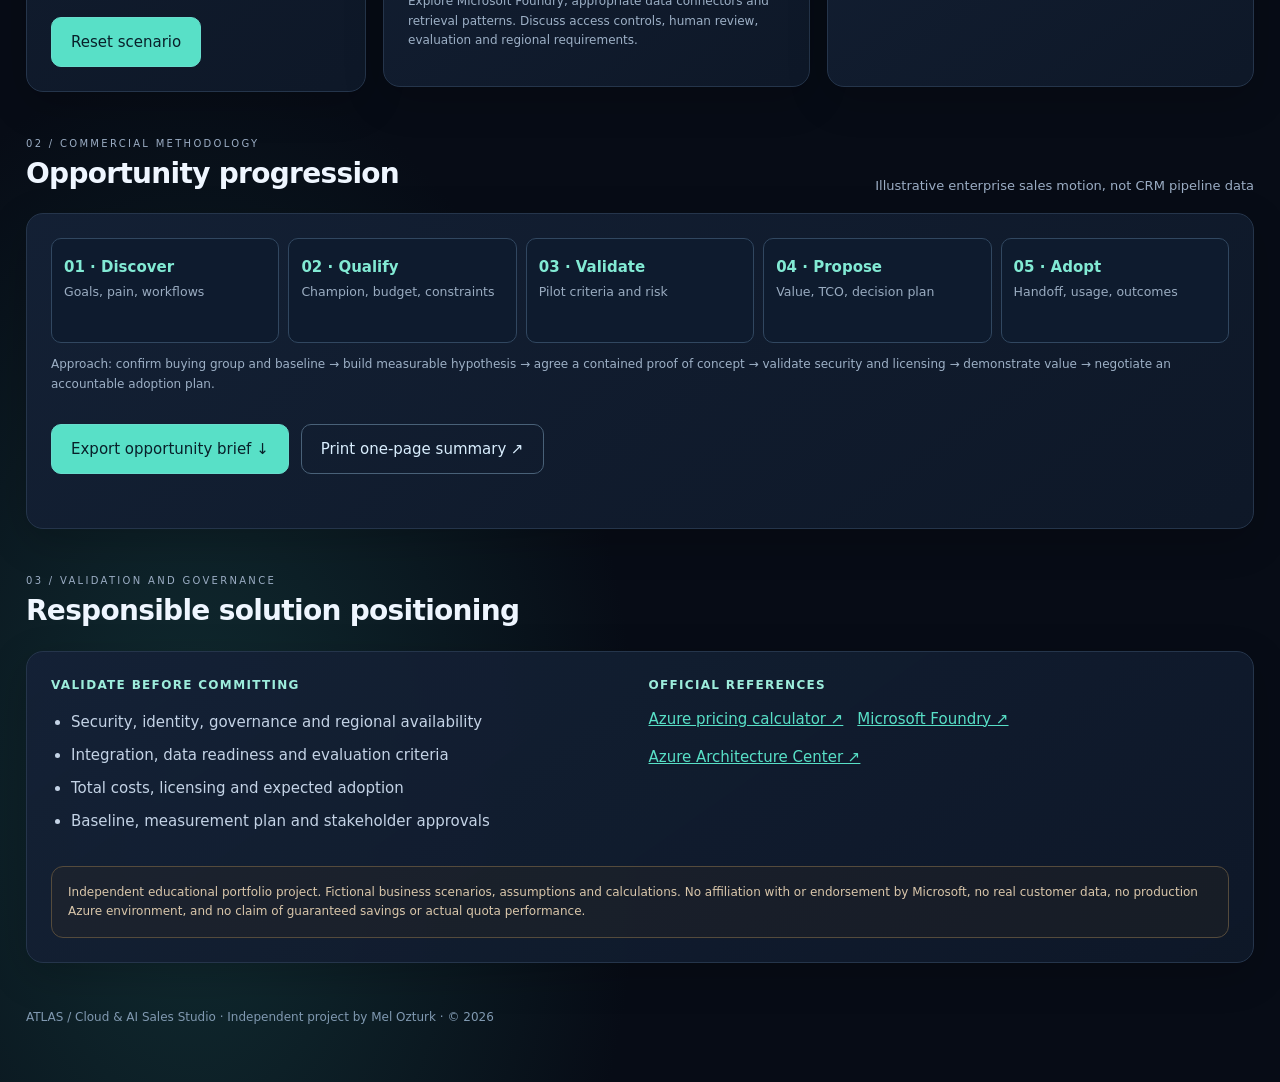
==== commit 90e20ed8: "Link technical customer interview simulator from homepage" ====
--- a/index.html
+++ b/index.html
@@ -3,7 +3,7 @@
 <style>
 :root{--bg:#070c16;--panel:#101a2b;--panel2:#142135;--edge:#25354b;--ink:#eff6ff;--muted:#9badc4;--teal:#58e0c7;--blue:#6c9aff;--amber:#eabb74}*{box-sizing:border-box}html{scroll-behavior:smooth}body{margin:0;color:var(--ink);background:radial-gradient(ellipse 60% 40% at 75% 0%,#173157 0%,transparent 80%),radial-gradient(ellipse 50% 40% at 15% 90%,#112d32 0%,transparent 70%),var(--bg);font:15px/1.6 Inter,ui-sans-serif,system-ui,-apple-system,Segoe UI,sans-serif}a{color:var(--teal)}.shell{max-width:1320px;margin:auto;padding:0 26px}nav{height:78px;border-bottom:1px solid #ffffff14;display:flex;justify-content:space-between;align-items:center;gap:20px}.brand{display:flex;align-items:center;gap:14px;font-size:18px;font-weight:800;letter-spacing:.18em}.mark{width:39px;height:39px;display:grid;place-items:center;border:1px solid #5fc9df88;border-radius:12px;box-shadow:0 0 25px #4abbd52a;background:linear-gradient(150deg,#193f58,#142033)}.mark svg{width:28px}.tiny{font-size:10px;color:var(--muted);text-transform:uppercase;letter-spacing:.23em}.navlinks{display:flex;gap:26px}.navlinks a{text-decoration:none;color:#bfcddd;font-size:13px}.navlinks a:hover{color:var(--teal)}.hero{display:grid;grid-template-columns:minmax(0,1fr) 440px;align-items:center;gap:30px;padding:75px 0 59px}.tag{display:inline-flex;align-items:center;gap:8px;border:1px solid #44c9bb66;background:#1b6e6c25;color:#85efdf;padding:6px 11px;border-radius:30px;font-size:11px;font-weight:750;letter-spacing:.12em}.dot{height:7px;width:7px;background:var(--teal);border-radius:50%;box-shadow:0 0 12px var(--teal)}h1{font-size:clamp(42px,5.4vw,77px);line-height:1.03;letter-spacing:-.055em;margin:20px 0 22px;font-weight:780}h1 span{background:linear-gradient(110deg,#8fffe4,#8bafff);background-clip:text;-webkit-background-clip:text;color:transparent}.lead{color:#b5c4d8;font-size:16px;max-width:590px}.cta{display:flex;gap:12px;flex-wrap:wrap;margin:30px 0}.button{border:1px solid #68ddcd;background:var(--teal);padding:12px 19px;border-radius:10px;color:#08202a;text-decoration:none;font-weight:800;cursor:pointer;font:inherit}.button.secondary{background:transparent;color:#daefff;border-color:#496178}.hero-orbit{height:380px;position:relative;display:grid;place-items:center}.orbit{height:305px;width:305px;border-radius:50%;border:1px solid #71d8e44a;box-shadow:0 0 110px #4182e233,inset 0 0 100px #2269a922;display:grid;place-items:center;position:relative}.orbit:before,.orbit:after{content:"";position:absolute;border:1px dashed #5298b35b;border-radius:50%;inset:25px}.orbit:after{inset:-29px;border-style:solid;border-color:#5bdac51e}.orb-core{width:176px;height:176px;border-radius:50%;background:radial-gradient(circle at 35% 25%,#427fa7,#0c2638 65%,#0a1627);box-shadow:0 0 60px #5df0e766, inset 0 0 28px #79fcf733;display:grid;place-items:center;text-align:center}.orb-core strong{font-size:30px;letter-spacing:.2em}.orb-core small{display:block;color:#aeeadc;font-size:10px;letter-spacing:.2em}.orb-chip{position:absolute;background:#111e31;border:1px solid #42637b;border-radius:9px;padding:8px 12px;font-size:11px;color:#c1e9e8}.one{top:20px;left:-15px}.two{bottom:33px;right:-18px}.three{top:70px;right:-35px}.statline{display:grid;grid-template-columns:repeat(3,1fr);gap:12px;margin:0 0 50px}.stat{padding:17px 20px;background:#14263b7b;border:1px solid #35516b80;border-radius:13px}.stat b{display:block;font-size:14px;color:#e6f7ff}.stat small{color:#94a9bd}.section-title{display:flex;justify-content:space-between;gap:20px;align-items:end;margin:44px 0 17px}.section-title h2{font-size:28px;margin:0;letter-spacing:-.025em}.section-title p{margin:0;color:var(--muted);font-size:13px}.workspace{display:grid;grid-template-columns:340px minmax(0,1fr);gap:17px;align-items:start}.panel{background:linear-gradient(145deg,#142136ee,#0e1828fa);border:1px solid var(--edge);border-radius:17px;padding:24px;box-shadow:0 12px 40px #0003}.panel h3{font-size:15px;letter-spacing:.02em;margin:0 0 20px}.label{display:block;color:#b7c7da;font-size:12px;font-weight:700;margin:18px 0 6px}input,select{width:100%;border:1px solid #354963;background:#0b1729;color:#f4f8ff;padding:11px;border-radius:9px;font:inherit}input:focus,select:focus{outline:2px solid #5ed5cb80}.micro{font-size:12px;color:#9db0c6}.kpis{display:grid;grid-template-columns:repeat(3,1fr);gap:13px}.kpi{border:1px solid #31455f;border-radius:13px;background:#0c1727;padding:19px}.kpi strong{font-size:clamp(20px,2.6vw,28px);display:block;letter-spacing:-.04em;color:#91efdd}.kpi small{color:#a0b3ca}.valuebox{margin-top:14px;padding:19px;border-radius:12px;background:#1a3044;border-left:3px solid #77dacd;color:#d9edff}.innergrid{display:grid;grid-template-columns:1fr 1fr;gap:17px;margin-top:17px}.rowhead{display:flex;align-items:center;gap:10px;color:#9deddc;font-size:12px;font-weight:800;letter-spacing:.11em;text-transform:uppercase;margin-bottom:12px}.list{padding-left:20px;color:#c4d3e6}.list li{margin:9px 0}.pipeline{display:grid;grid-template-columns:repeat(5,1fr);gap:9px}.stage{background:#0e1b2e;border:1px solid #314760;padding:16px 12px;border-radius:10px;min-height:105px}.stage b{display:block;color:#82ead4}.stage small{color:#9aacc1}.links{display:flex;gap:14px;flex-wrap:wrap}.footer{padding:45px 0 55px;color:#8099b1;font-size:12px}.disclaimer{border:1px solid #554b3c;background:#40301b30;color:#dac7ab;border-radius:12px;padding:16px;margin-top:18px;font-size:12px}.no-print{}@media(max-width:990px){.hero{grid-template-columns:1fr}.hero-orbit{height:280px}.orbit{transform:scale(.72)}.workspace{grid-template-columns:1fr}.innergrid{grid-template-columns:1fr}}@media(max-width:680px){.shell{padding:0 15px}.navlinks{display:none}.hero{padding-top:38px}.statline,.kpis{grid-template-columns:1fr}.pipeline{grid-template-columns:1fr 1fr}.section-title{display:block}.panel{padding:17px}h1{font-size:43px}}@media print{body{background:white;color:black}.no-print,.hero-orbit{display:none!important}.panel,.stat,.stage{background:white;color:black;box-shadow:none}.hero{padding:10px 0}.lead,.micro,.list,.section-title p{color:#333}.workspace{display:block}.workspace .panel:first-child{display:none}.innergrid{display:block}.panel{margin-bottom:10px}.kpi strong{color:#064e3b}}
 </style></head><body><div class="shell"><nav><div class="brand"><div class="mark"><svg viewBox="0 0 32 32" fill="none"><path d="M16 2 30 26H2L16 2Z" stroke="#78f0db" stroke-width="1.6"/><path d="M16 11 23 23H9l7-12Z" fill="#68aaf8" fill-opacity=".45" stroke="#8fe9f4"/></svg></div><div>ATLAS <div class="tiny">Cloud & AI Sales Studio</div></div></div><div class="navlinks"><a href="#studio">Solution studio</a><a href="#playbook">Sales playbook</a><a href="#resources">Resources</a></div><div class="tiny">INDEPENDENT PORTFOLIO / 2026</div></nav>
-<section class="hero"><div><span class="tag"><span class="dot"></span>INTERACTIVE BUSINESS CASE STUDIO</span><h1>From customer<br>challenge to <span>AI value.</span></h1><p class="lead">A premium interactive showcase of consultative technology selling: uncover business friction, connect AI capabilities to operational needs, model a defensible value hypothesis and guide a deal from discovery to pilot.</p><div class="cta"><a class="button" href="#studio">Launch solution studio ↗</a><a class="button secondary" href="#playbook">Explore methodology</a><a class="button secondary" href="./architect-lab.html">Open Architect Lab ↗</a><a class="button secondary" href="./architecture-review.html">Architecture Review ↗</a></div><div class="micro">Created by Mel Ozturk · B2B technology sales & customer solutions</div></div><div class="hero-orbit" aria-hidden="true"><div class="orbit"><div class="orb-core"><div><strong>ATLAS</strong><small>VALUE INTELLIGENCE</small></div></div><span class="orb-chip one">DISCOVER / 01</span><span class="orb-chip two">MEASURE / 02</span><span class="orb-chip three">POSITION / 03</span></div></div></section>
+<section class="hero"><div><span class="tag"><span class="dot"></span>INTERACTIVE BUSINESS CASE STUDIO</span><h1>From customer<br>challenge to <span>AI value.</span></h1><p class="lead">A premium interactive showcase of consultative technology selling: uncover business friction, connect AI capabilities to operational needs, model a defensible value hypothesis and guide a deal from discovery to pilot.</p><div class="cta"><a class="button" href="#studio">Launch solution studio ↗</a><a class="button secondary" href="#playbook">Explore methodology</a><a class="button secondary" href="./architect-lab.html">Open Architect Lab ↗</a><a class="button secondary" href="./architecture-review.html">Architecture Review ↗</a><a class="button secondary" href="./interview-simulator.html">Technical Interview Demo ↗</a></div><div class="micro">Created by Mel Ozturk · B2B technology sales & customer solutions</div></div><div class="hero-orbit" aria-hidden="true"><div class="orbit"><div class="orb-core"><div><strong>ATLAS</strong><small>VALUE INTELLIGENCE</small></div></div><span class="orb-chip one">DISCOVER / 01</span><span class="orb-chip two">MEASURE / 02</span><span class="orb-chip three">POSITION / 03</span></div></div></section>
 <div class="statline"><div class="stat"><b>Customer-first discovery</b><small>Map stakeholder challenges to use cases</small></div><div class="stat"><b>Transparent value hypothesis</b><small>Adjust assumptions and identify uncertainty</small></div><div class="stat"><b>Commercial execution</b><small>Advance discovery → pilot → adoption</small></div></div>
 <div class="section-title" id="studio"><div><div class="tiny">01 / The interactive lab</div><h2>Build a solution business case</h2></div><p>Adjust the scenario. All financial outputs are illustrative.</p></div>
 <div class="workspace"><section class="panel"><h3>Discovery inputs</h3><label class="label" for="scenario">Customer opportunity</label><select id="scenario"><option value="retail">Retail commerce · Support automation</option><option value="services">Professional services · Knowledge workflows</option><option value="ops">Operations · Agent-assisted case triage</option></select><label class="label" for="people">Employees affected</label><input id="people" type="number" min="0" max="100000" value="45"><label class="label" for="hours">Potential hours saved / employee / month</label><input id="hours" type="number" min="0" max="200" step=".5" value="6"><label class="label" for="rate">Fully loaded hourly cost (€)</label><input id="rate" type="number" min="0" value="38"><label class="label" for="cost">Assumed total monthly solution cost (€)</label><input id="cost" type="number" min="0" value="4200"><p class="micro">Inputs represent a hypothesis, not an independently validated forecast. Costs must include implementation and ongoing operations.</p><button class="button" id="reset" style="margin-top:10px">Reset scenario</button></section>
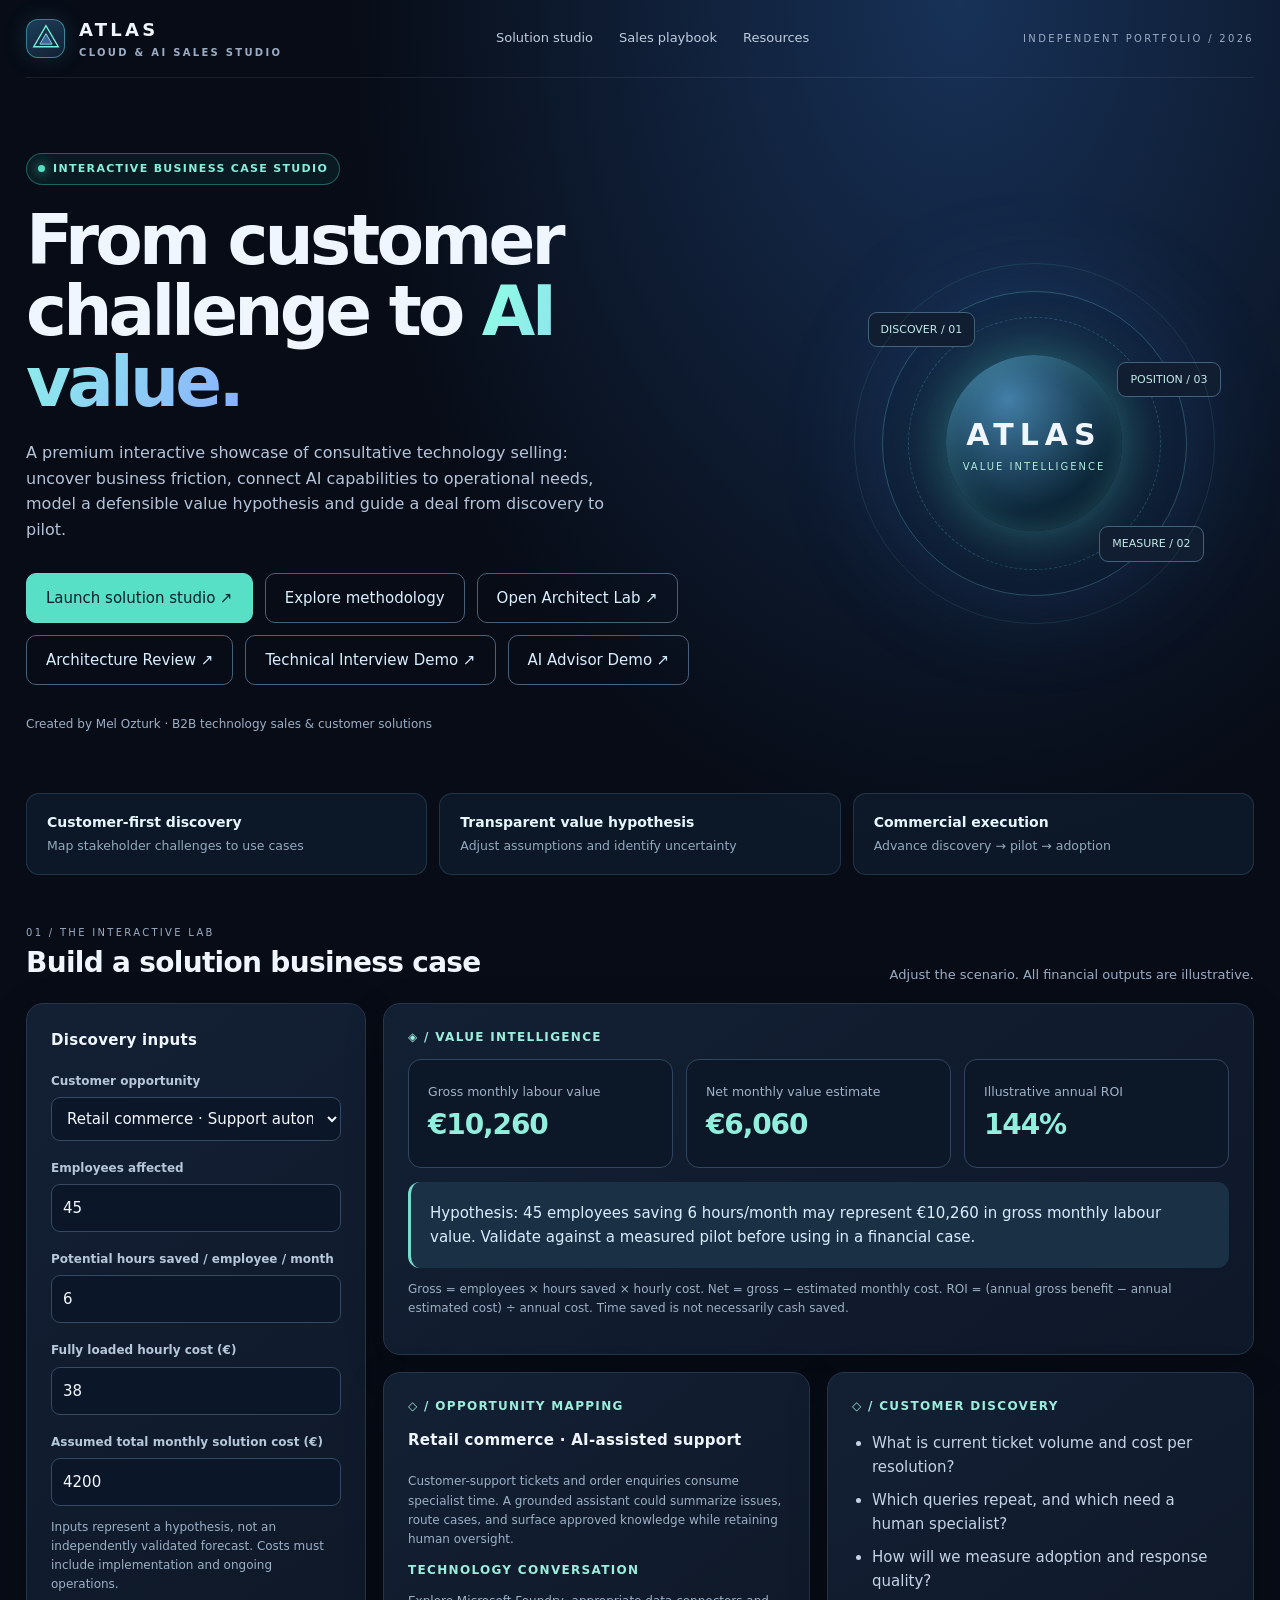
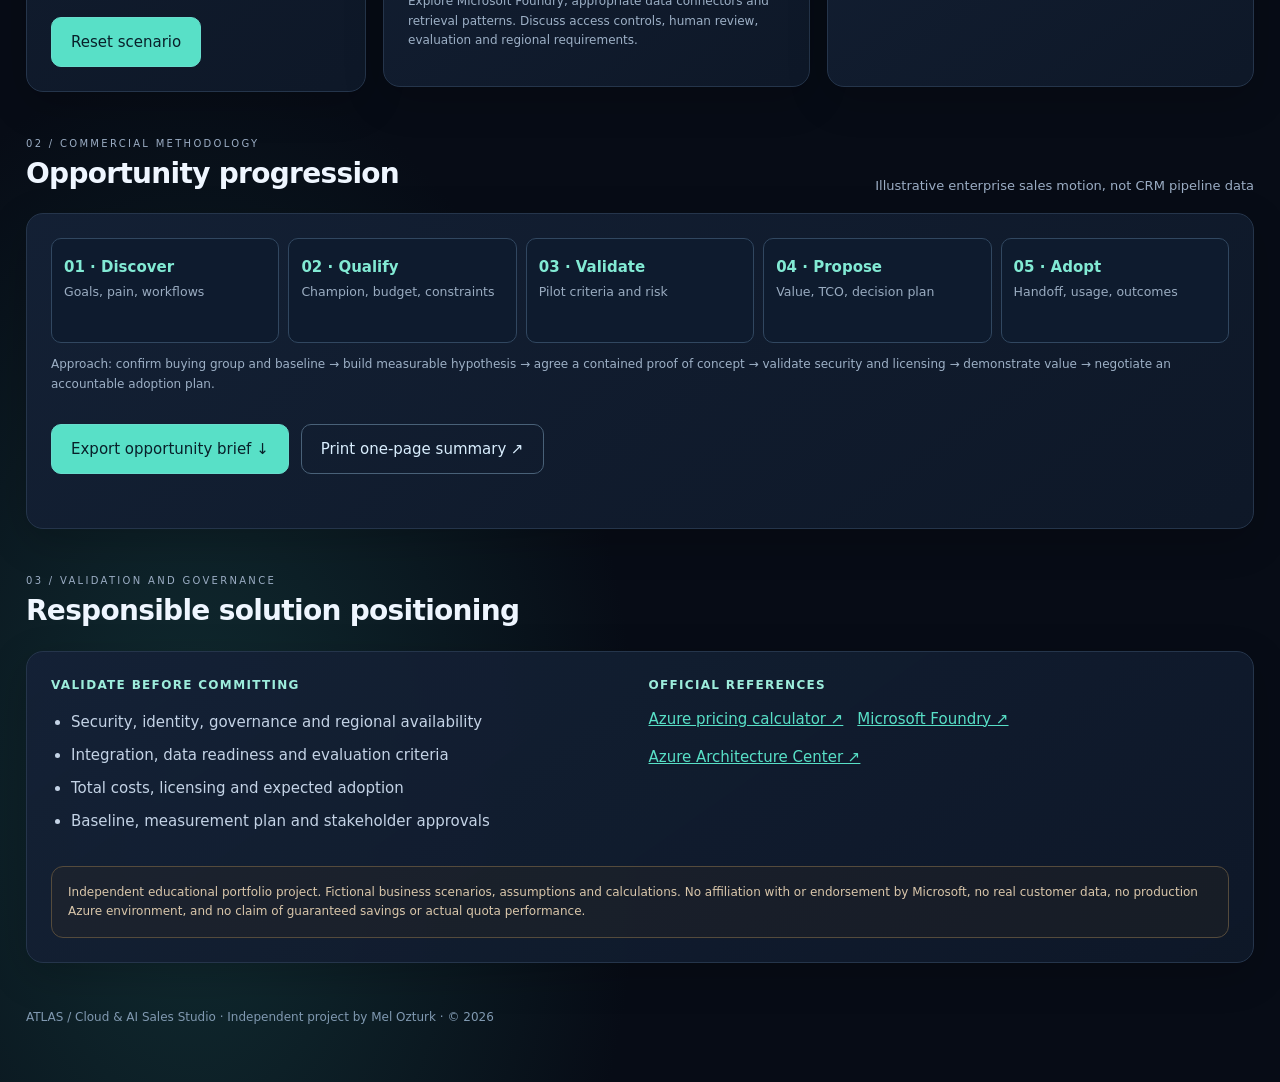
==== commit 425eabe8: "Expose Copilot-inspired advisory demo from ATLAS homepage" ====
--- a/index.html
+++ b/index.html
@@ -3,7 +3,7 @@
 <style>
 :root{--bg:#070c16;--panel:#101a2b;--panel2:#142135;--edge:#25354b;--ink:#eff6ff;--muted:#9badc4;--teal:#58e0c7;--blue:#6c9aff;--amber:#eabb74}*{box-sizing:border-box}html{scroll-behavior:smooth}body{margin:0;color:var(--ink);background:radial-gradient(ellipse 60% 40% at 75% 0%,#173157 0%,transparent 80%),radial-gradient(ellipse 50% 40% at 15% 90%,#112d32 0%,transparent 70%),var(--bg);font:15px/1.6 Inter,ui-sans-serif,system-ui,-apple-system,Segoe UI,sans-serif}a{color:var(--teal)}.shell{max-width:1320px;margin:auto;padding:0 26px}nav{height:78px;border-bottom:1px solid #ffffff14;display:flex;justify-content:space-between;align-items:center;gap:20px}.brand{display:flex;align-items:center;gap:14px;font-size:18px;font-weight:800;letter-spacing:.18em}.mark{width:39px;height:39px;display:grid;place-items:center;border:1px solid #5fc9df88;border-radius:12px;box-shadow:0 0 25px #4abbd52a;background:linear-gradient(150deg,#193f58,#142033)}.mark svg{width:28px}.tiny{font-size:10px;color:var(--muted);text-transform:uppercase;letter-spacing:.23em}.navlinks{display:flex;gap:26px}.navlinks a{text-decoration:none;color:#bfcddd;font-size:13px}.navlinks a:hover{color:var(--teal)}.hero{display:grid;grid-template-columns:minmax(0,1fr) 440px;align-items:center;gap:30px;padding:75px 0 59px}.tag{display:inline-flex;align-items:center;gap:8px;border:1px solid #44c9bb66;background:#1b6e6c25;color:#85efdf;padding:6px 11px;border-radius:30px;font-size:11px;font-weight:750;letter-spacing:.12em}.dot{height:7px;width:7px;background:var(--teal);border-radius:50%;box-shadow:0 0 12px var(--teal)}h1{font-size:clamp(42px,5.4vw,77px);line-height:1.03;letter-spacing:-.055em;margin:20px 0 22px;font-weight:780}h1 span{background:linear-gradient(110deg,#8fffe4,#8bafff);background-clip:text;-webkit-background-clip:text;color:transparent}.lead{color:#b5c4d8;font-size:16px;max-width:590px}.cta{display:flex;gap:12px;flex-wrap:wrap;margin:30px 0}.button{border:1px solid #68ddcd;background:var(--teal);padding:12px 19px;border-radius:10px;color:#08202a;text-decoration:none;font-weight:800;cursor:pointer;font:inherit}.button.secondary{background:transparent;color:#daefff;border-color:#496178}.hero-orbit{height:380px;position:relative;display:grid;place-items:center}.orbit{height:305px;width:305px;border-radius:50%;border:1px solid #71d8e44a;box-shadow:0 0 110px #4182e233,inset 0 0 100px #2269a922;display:grid;place-items:center;position:relative}.orbit:before,.orbit:after{content:"";position:absolute;border:1px dashed #5298b35b;border-radius:50%;inset:25px}.orbit:after{inset:-29px;border-style:solid;border-color:#5bdac51e}.orb-core{width:176px;height:176px;border-radius:50%;background:radial-gradient(circle at 35% 25%,#427fa7,#0c2638 65%,#0a1627);box-shadow:0 0 60px #5df0e766, inset 0 0 28px #79fcf733;display:grid;place-items:center;text-align:center}.orb-core strong{font-size:30px;letter-spacing:.2em}.orb-core small{display:block;color:#aeeadc;font-size:10px;letter-spacing:.2em}.orb-chip{position:absolute;background:#111e31;border:1px solid #42637b;border-radius:9px;padding:8px 12px;font-size:11px;color:#c1e9e8}.one{top:20px;left:-15px}.two{bottom:33px;right:-18px}.three{top:70px;right:-35px}.statline{display:grid;grid-template-columns:repeat(3,1fr);gap:12px;margin:0 0 50px}.stat{padding:17px 20px;background:#14263b7b;border:1px solid #35516b80;border-radius:13px}.stat b{display:block;font-size:14px;color:#e6f7ff}.stat small{color:#94a9bd}.section-title{display:flex;justify-content:space-between;gap:20px;align-items:end;margin:44px 0 17px}.section-title h2{font-size:28px;margin:0;letter-spacing:-.025em}.section-title p{margin:0;color:var(--muted);font-size:13px}.workspace{display:grid;grid-template-columns:340px minmax(0,1fr);gap:17px;align-items:start}.panel{background:linear-gradient(145deg,#142136ee,#0e1828fa);border:1px solid var(--edge);border-radius:17px;padding:24px;box-shadow:0 12px 40px #0003}.panel h3{font-size:15px;letter-spacing:.02em;margin:0 0 20px}.label{display:block;color:#b7c7da;font-size:12px;font-weight:700;margin:18px 0 6px}input,select{width:100%;border:1px solid #354963;background:#0b1729;color:#f4f8ff;padding:11px;border-radius:9px;font:inherit}input:focus,select:focus{outline:2px solid #5ed5cb80}.micro{font-size:12px;color:#9db0c6}.kpis{display:grid;grid-template-columns:repeat(3,1fr);gap:13px}.kpi{border:1px solid #31455f;border-radius:13px;background:#0c1727;padding:19px}.kpi strong{font-size:clamp(20px,2.6vw,28px);display:block;letter-spacing:-.04em;color:#91efdd}.kpi small{color:#a0b3ca}.valuebox{margin-top:14px;padding:19px;border-radius:12px;background:#1a3044;border-left:3px solid #77dacd;color:#d9edff}.innergrid{display:grid;grid-template-columns:1fr 1fr;gap:17px;margin-top:17px}.rowhead{display:flex;align-items:center;gap:10px;color:#9deddc;font-size:12px;font-weight:800;letter-spacing:.11em;text-transform:uppercase;margin-bottom:12px}.list{padding-left:20px;color:#c4d3e6}.list li{margin:9px 0}.pipeline{display:grid;grid-template-columns:repeat(5,1fr);gap:9px}.stage{background:#0e1b2e;border:1px solid #314760;padding:16px 12px;border-radius:10px;min-height:105px}.stage b{display:block;color:#82ead4}.stage small{color:#9aacc1}.links{display:flex;gap:14px;flex-wrap:wrap}.footer{padding:45px 0 55px;color:#8099b1;font-size:12px}.disclaimer{border:1px solid #554b3c;background:#40301b30;color:#dac7ab;border-radius:12px;padding:16px;margin-top:18px;font-size:12px}.no-print{}@media(max-width:990px){.hero{grid-template-columns:1fr}.hero-orbit{height:280px}.orbit{transform:scale(.72)}.workspace{grid-template-columns:1fr}.innergrid{grid-template-columns:1fr}}@media(max-width:680px){.shell{padding:0 15px}.navlinks{display:none}.hero{padding-top:38px}.statline,.kpis{grid-template-columns:1fr}.pipeline{grid-template-columns:1fr 1fr}.section-title{display:block}.panel{padding:17px}h1{font-size:43px}}@media print{body{background:white;color:black}.no-print,.hero-orbit{display:none!important}.panel,.stat,.stage{background:white;color:black;box-shadow:none}.hero{padding:10px 0}.lead,.micro,.list,.section-title p{color:#333}.workspace{display:block}.workspace .panel:first-child{display:none}.innergrid{display:block}.panel{margin-bottom:10px}.kpi strong{color:#064e3b}}
 </style></head><body><div class="shell"><nav><div class="brand"><div class="mark"><svg viewBox="0 0 32 32" fill="none"><path d="M16 2 30 26H2L16 2Z" stroke="#78f0db" stroke-width="1.6"/><path d="M16 11 23 23H9l7-12Z" fill="#68aaf8" fill-opacity=".45" stroke="#8fe9f4"/></svg></div><div>ATLAS <div class="tiny">Cloud & AI Sales Studio</div></div></div><div class="navlinks"><a href="#studio">Solution studio</a><a href="#playbook">Sales playbook</a><a href="#resources">Resources</a></div><div class="tiny">INDEPENDENT PORTFOLIO / 2026</div></nav>
-<section class="hero"><div><span class="tag"><span class="dot"></span>INTERACTIVE BUSINESS CASE STUDIO</span><h1>From customer<br>challenge to <span>AI value.</span></h1><p class="lead">A premium interactive showcase of consultative technology selling: uncover business friction, connect AI capabilities to operational needs, model a defensible value hypothesis and guide a deal from discovery to pilot.</p><div class="cta"><a class="button" href="#studio">Launch solution studio ↗</a><a class="button secondary" href="#playbook">Explore methodology</a><a class="button secondary" href="./architect-lab.html">Open Architect Lab ↗</a><a class="button secondary" href="./architecture-review.html">Architecture Review ↗</a><a class="button secondary" href="./interview-simulator.html">Technical Interview Demo ↗</a></div><div class="micro">Created by Mel Ozturk · B2B technology sales & customer solutions</div></div><div class="hero-orbit" aria-hidden="true"><div class="orbit"><div class="orb-core"><div><strong>ATLAS</strong><small>VALUE INTELLIGENCE</small></div></div><span class="orb-chip one">DISCOVER / 01</span><span class="orb-chip two">MEASURE / 02</span><span class="orb-chip three">POSITION / 03</span></div></div></section>
+<section class="hero"><div><span class="tag"><span class="dot"></span>INTERACTIVE BUSINESS CASE STUDIO</span><h1>From customer<br>challenge to <span>AI value.</span></h1><p class="lead">A premium interactive showcase of consultative technology selling: uncover business friction, connect AI capabilities to operational needs, model a defensible value hypothesis and guide a deal from discovery to pilot.</p><div class="cta"><a class="button" href="#studio">Launch solution studio ↗</a><a class="button secondary" href="#playbook">Explore methodology</a><a class="button secondary" href="./architect-lab.html">Open Architect Lab ↗</a><a class="button secondary" href="./architecture-review.html">Architecture Review ↗</a><a class="button secondary" href="./interview-simulator.html">Technical Interview Demo ↗</a><a class="button secondary" href="./ai-advisor.html">AI Advisor Demo ↗</a></div><div class="micro">Created by Mel Ozturk · B2B technology sales & customer solutions</div></div><div class="hero-orbit" aria-hidden="true"><div class="orbit"><div class="orb-core"><div><strong>ATLAS</strong><small>VALUE INTELLIGENCE</small></div></div><span class="orb-chip one">DISCOVER / 01</span><span class="orb-chip two">MEASURE / 02</span><span class="orb-chip three">POSITION / 03</span></div></div></section>
 <div class="statline"><div class="stat"><b>Customer-first discovery</b><small>Map stakeholder challenges to use cases</small></div><div class="stat"><b>Transparent value hypothesis</b><small>Adjust assumptions and identify uncertainty</small></div><div class="stat"><b>Commercial execution</b><small>Advance discovery → pilot → adoption</small></div></div>
 <div class="section-title" id="studio"><div><div class="tiny">01 / The interactive lab</div><h2>Build a solution business case</h2></div><p>Adjust the scenario. All financial outputs are illustrative.</p></div>
 <div class="workspace"><section class="panel"><h3>Discovery inputs</h3><label class="label" for="scenario">Customer opportunity</label><select id="scenario"><option value="retail">Retail commerce · Support automation</option><option value="services">Professional services · Knowledge workflows</option><option value="ops">Operations · Agent-assisted case triage</option></select><label class="label" for="people">Employees affected</label><input id="people" type="number" min="0" max="100000" value="45"><label class="label" for="hours">Potential hours saved / employee / month</label><input id="hours" type="number" min="0" max="200" step=".5" value="6"><label class="label" for="rate">Fully loaded hourly cost (€)</label><input id="rate" type="number" min="0" value="38"><label class="label" for="cost">Assumed total monthly solution cost (€)</label><input id="cost" type="number" min="0" value="4200"><p class="micro">Inputs represent a hypothesis, not an independently validated forecast. Costs must include implementation and ongoing operations.</p><button class="button" id="reset" style="margin-top:10px">Reset scenario</button></section>
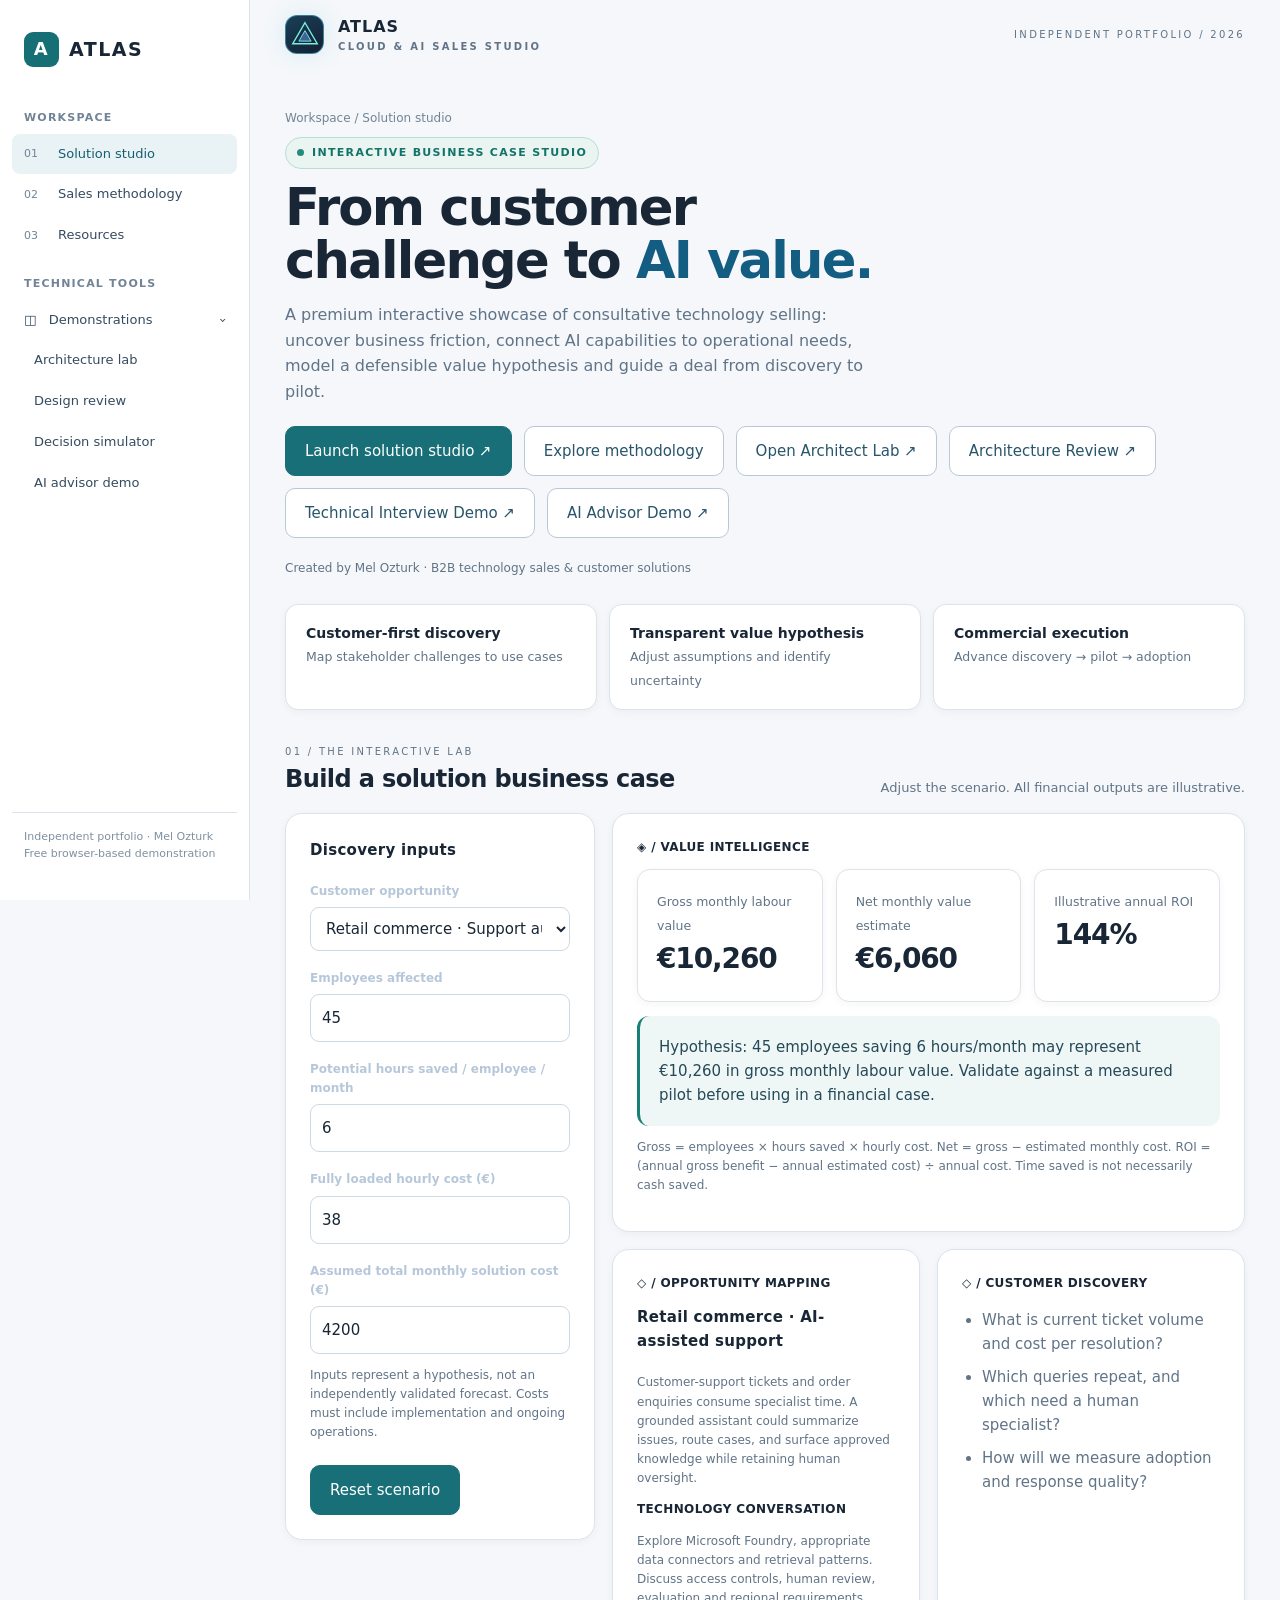
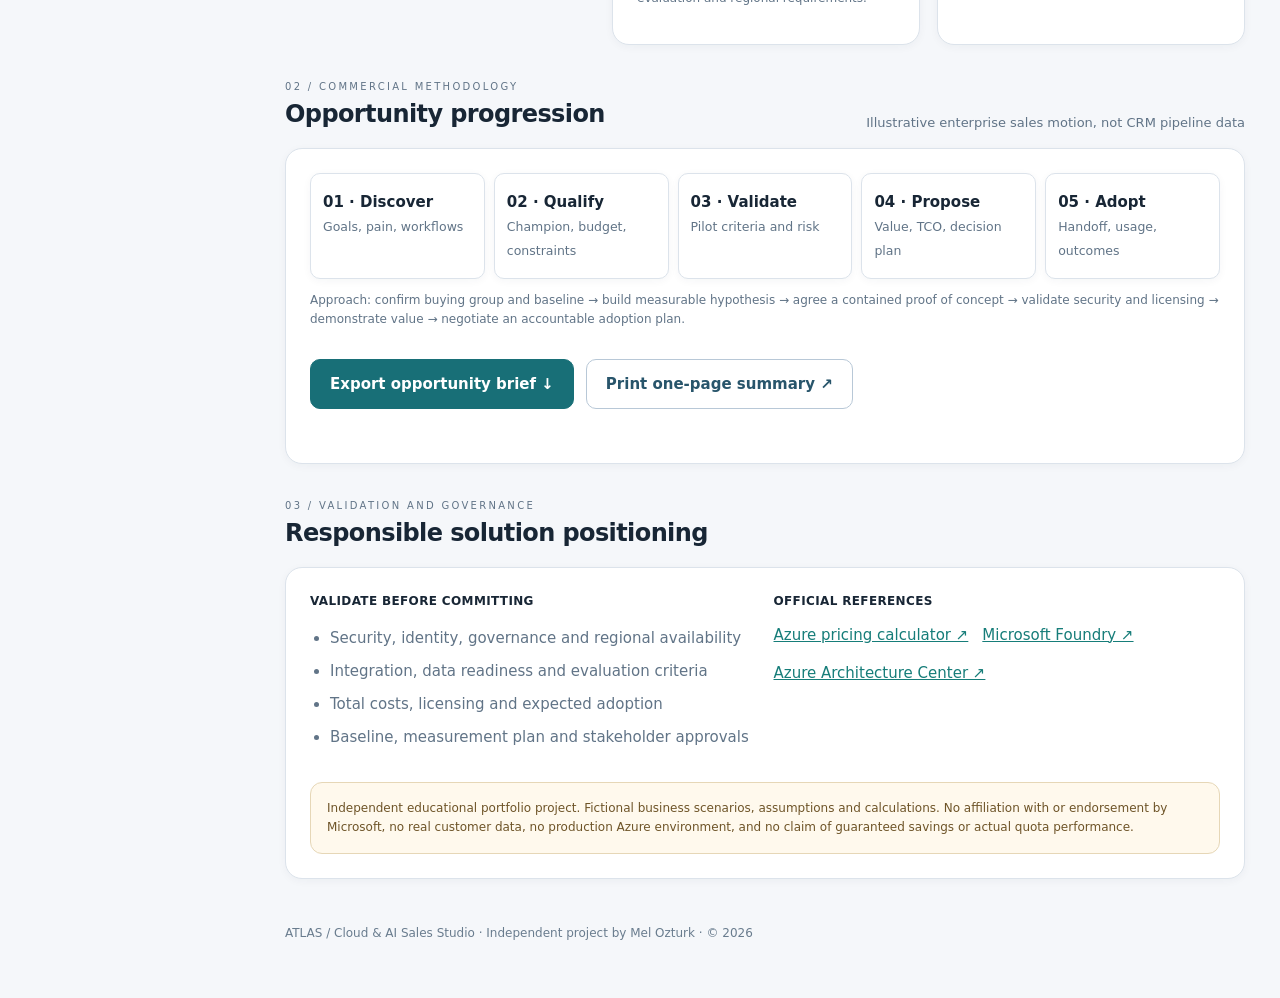
==== commit de7a3909: "Redesign ATLAS as clean SaaS workspace with responsive collapsible sidebar" ====
--- a/index.html
+++ b/index.html
@@ -2,8 +2,11 @@
 <html lang="en"><head><meta charset="UTF-8"><meta name="viewport" content="width=device-width,initial-scale=1"><meta name="theme-color" content="#080e1d"><meta name="description" content="ATLAS — independent Cloud & AI solution sales portfolio by Mel Ozturk. Interactive discovery, value modelling and proposal lab."><title>ATLAS / Cloud & AI Sales Studio — Mel Ozturk</title>
 <style>
 :root{--bg:#070c16;--panel:#101a2b;--panel2:#142135;--edge:#25354b;--ink:#eff6ff;--muted:#9badc4;--teal:#58e0c7;--blue:#6c9aff;--amber:#eabb74}*{box-sizing:border-box}html{scroll-behavior:smooth}body{margin:0;color:var(--ink);background:radial-gradient(ellipse 60% 40% at 75% 0%,#173157 0%,transparent 80%),radial-gradient(ellipse 50% 40% at 15% 90%,#112d32 0%,transparent 70%),var(--bg);font:15px/1.6 Inter,ui-sans-serif,system-ui,-apple-system,Segoe UI,sans-serif}a{color:var(--teal)}.shell{max-width:1320px;margin:auto;padding:0 26px}nav{height:78px;border-bottom:1px solid #ffffff14;display:flex;justify-content:space-between;align-items:center;gap:20px}.brand{display:flex;align-items:center;gap:14px;font-size:18px;font-weight:800;letter-spacing:.18em}.mark{width:39px;height:39px;display:grid;place-items:center;border:1px solid #5fc9df88;border-radius:12px;box-shadow:0 0 25px #4abbd52a;background:linear-gradient(150deg,#193f58,#142033)}.mark svg{width:28px}.tiny{font-size:10px;color:var(--muted);text-transform:uppercase;letter-spacing:.23em}.navlinks{display:flex;gap:26px}.navlinks a{text-decoration:none;color:#bfcddd;font-size:13px}.navlinks a:hover{color:var(--teal)}.hero{display:grid;grid-template-columns:minmax(0,1fr) 440px;align-items:center;gap:30px;padding:75px 0 59px}.tag{display:inline-flex;align-items:center;gap:8px;border:1px solid #44c9bb66;background:#1b6e6c25;color:#85efdf;padding:6px 11px;border-radius:30px;font-size:11px;font-weight:750;letter-spacing:.12em}.dot{height:7px;width:7px;background:var(--teal);border-radius:50%;box-shadow:0 0 12px var(--teal)}h1{font-size:clamp(42px,5.4vw,77px);line-height:1.03;letter-spacing:-.055em;margin:20px 0 22px;font-weight:780}h1 span{background:linear-gradient(110deg,#8fffe4,#8bafff);background-clip:text;-webkit-background-clip:text;color:transparent}.lead{color:#b5c4d8;font-size:16px;max-width:590px}.cta{display:flex;gap:12px;flex-wrap:wrap;margin:30px 0}.button{border:1px solid #68ddcd;background:var(--teal);padding:12px 19px;border-radius:10px;color:#08202a;text-decoration:none;font-weight:800;cursor:pointer;font:inherit}.button.secondary{background:transparent;color:#daefff;border-color:#496178}.hero-orbit{height:380px;position:relative;display:grid;place-items:center}.orbit{height:305px;width:305px;border-radius:50%;border:1px solid #71d8e44a;box-shadow:0 0 110px #4182e233,inset 0 0 100px #2269a922;display:grid;place-items:center;position:relative}.orbit:before,.orbit:after{content:"";position:absolute;border:1px dashed #5298b35b;border-radius:50%;inset:25px}.orbit:after{inset:-29px;border-style:solid;border-color:#5bdac51e}.orb-core{width:176px;height:176px;border-radius:50%;background:radial-gradient(circle at 35% 25%,#427fa7,#0c2638 65%,#0a1627);box-shadow:0 0 60px #5df0e766, inset 0 0 28px #79fcf733;display:grid;place-items:center;text-align:center}.orb-core strong{font-size:30px;letter-spacing:.2em}.orb-core small{display:block;color:#aeeadc;font-size:10px;letter-spacing:.2em}.orb-chip{position:absolute;background:#111e31;border:1px solid #42637b;border-radius:9px;padding:8px 12px;font-size:11px;color:#c1e9e8}.one{top:20px;left:-15px}.two{bottom:33px;right:-18px}.three{top:70px;right:-35px}.statline{display:grid;grid-template-columns:repeat(3,1fr);gap:12px;margin:0 0 50px}.stat{padding:17px 20px;background:#14263b7b;border:1px solid #35516b80;border-radius:13px}.stat b{display:block;font-size:14px;color:#e6f7ff}.stat small{color:#94a9bd}.section-title{display:flex;justify-content:space-between;gap:20px;align-items:end;margin:44px 0 17px}.section-title h2{font-size:28px;margin:0;letter-spacing:-.025em}.section-title p{margin:0;color:var(--muted);font-size:13px}.workspace{display:grid;grid-template-columns:340px minmax(0,1fr);gap:17px;align-items:start}.panel{background:linear-gradient(145deg,#142136ee,#0e1828fa);border:1px solid var(--edge);border-radius:17px;padding:24px;box-shadow:0 12px 40px #0003}.panel h3{font-size:15px;letter-spacing:.02em;margin:0 0 20px}.label{display:block;color:#b7c7da;font-size:12px;font-weight:700;margin:18px 0 6px}input,select{width:100%;border:1px solid #354963;background:#0b1729;color:#f4f8ff;padding:11px;border-radius:9px;font:inherit}input:focus,select:focus{outline:2px solid #5ed5cb80}.micro{font-size:12px;color:#9db0c6}.kpis{display:grid;grid-template-columns:repeat(3,1fr);gap:13px}.kpi{border:1px solid #31455f;border-radius:13px;background:#0c1727;padding:19px}.kpi strong{font-size:clamp(20px,2.6vw,28px);display:block;letter-spacing:-.04em;color:#91efdd}.kpi small{color:#a0b3ca}.valuebox{margin-top:14px;padding:19px;border-radius:12px;background:#1a3044;border-left:3px solid #77dacd;color:#d9edff}.innergrid{display:grid;grid-template-columns:1fr 1fr;gap:17px;margin-top:17px}.rowhead{display:flex;align-items:center;gap:10px;color:#9deddc;font-size:12px;font-weight:800;letter-spacing:.11em;text-transform:uppercase;margin-bottom:12px}.list{padding-left:20px;color:#c4d3e6}.list li{margin:9px 0}.pipeline{display:grid;grid-template-columns:repeat(5,1fr);gap:9px}.stage{background:#0e1b2e;border:1px solid #314760;padding:16px 12px;border-radius:10px;min-height:105px}.stage b{display:block;color:#82ead4}.stage small{color:#9aacc1}.links{display:flex;gap:14px;flex-wrap:wrap}.footer{padding:45px 0 55px;color:#8099b1;font-size:12px}.disclaimer{border:1px solid #554b3c;background:#40301b30;color:#dac7ab;border-radius:12px;padding:16px;margin-top:18px;font-size:12px}.no-print{}@media(max-width:990px){.hero{grid-template-columns:1fr}.hero-orbit{height:280px}.orbit{transform:scale(.72)}.workspace{grid-template-columns:1fr}.innergrid{grid-template-columns:1fr}}@media(max-width:680px){.shell{padding:0 15px}.navlinks{display:none}.hero{padding-top:38px}.statline,.kpis{grid-template-columns:1fr}.pipeline{grid-template-columns:1fr 1fr}.section-title{display:block}.panel{padding:17px}h1{font-size:43px}}@media print{body{background:white;color:black}.no-print,.hero-orbit{display:none!important}.panel,.stat,.stage{background:white;color:black;box-shadow:none}.hero{padding:10px 0}.lead,.micro,.list,.section-title p{color:#333}.workspace{display:block}.workspace .panel:first-child{display:none}.innergrid{display:block}.panel{margin-bottom:10px}.kpi strong{color:#064e3b}}
-</style></head><body><div class="shell"><nav><div class="brand"><div class="mark"><svg viewBox="0 0 32 32" fill="none"><path d="M16 2 30 26H2L16 2Z" stroke="#78f0db" stroke-width="1.6"/><path d="M16 11 23 23H9l7-12Z" fill="#68aaf8" fill-opacity=".45" stroke="#8fe9f4"/></svg></div><div>ATLAS <div class="tiny">Cloud & AI Sales Studio</div></div></div><div class="navlinks"><a href="#studio">Solution studio</a><a href="#playbook">Sales playbook</a><a href="#resources">Resources</a></div><div class="tiny">INDEPENDENT PORTFOLIO / 2026</div></nav>
-<section class="hero"><div><span class="tag"><span class="dot"></span>INTERACTIVE BUSINESS CASE STUDIO</span><h1>From customer<br>challenge to <span>AI value.</span></h1><p class="lead">A premium interactive showcase of consultative technology selling: uncover business friction, connect AI capabilities to operational needs, model a defensible value hypothesis and guide a deal from discovery to pilot.</p><div class="cta"><a class="button" href="#studio">Launch solution studio ↗</a><a class="button secondary" href="#playbook">Explore methodology</a><a class="button secondary" href="./architect-lab.html">Open Architect Lab ↗</a><a class="button secondary" href="./architecture-review.html">Architecture Review ↗</a><a class="button secondary" href="./interview-simulator.html">Technical Interview Demo ↗</a><a class="button secondary" href="./ai-advisor.html">AI Advisor Demo ↗</a></div><div class="micro">Created by Mel Ozturk · B2B technology sales & customer solutions</div></div><div class="hero-orbit" aria-hidden="true"><div class="orbit"><div class="orb-core"><div><strong>ATLAS</strong><small>VALUE INTELLIGENCE</small></div></div><span class="orb-chip one">DISCOVER / 01</span><span class="orb-chip two">MEASURE / 02</span><span class="orb-chip three">POSITION / 03</span></div></div></section>
+
+/* ATLAS application shell: restrained professional UI */
+:root{--bg:#f5f7fa;--panel:#ffffff;--panel2:#f8fafc;--edge:#dce3eb;--ink:#182635;--muted:#617487;--teal:#157f76;--blue:#3566a4;--amber:#9b6a20;color-scheme:light}body{background:var(--bg);color:var(--ink);font-family:Inter,ui-sans-serif,system-ui,sans-serif}.shell{max-width:none;margin:0 0 0 250px;padding:0 35px}.shell nav{height:70px}.navlinks{display:none}.brand{font-size:16px;letter-spacing:.06em}.tiny{color:var(--muted)}.hero{padding:39px 0 26px;grid-template-columns:1fr}.hero h1{font-size:clamp(36px,4vw,52px);letter-spacing:-.035em;margin:12px 0}.hero h1 span{background:none;color:#145d82;-webkit-text-fill-color:initial}.hero-orbit{display:none}.tag{background:#eaf5f2;border-color:#b9ddd4;color:#137369}.dot{background:#258b7e;box-shadow:none}.lead{color:#607488}.button{background:#186f77;color:#fff;border-color:#186f77}.button.secondary{border-color:#b8c8d7;color:#28556b;background:#fff}.stat,.panel,.stage,.kpi{background:#fff;border:1px solid var(--edge);box-shadow:0 2px 9px #1b35510b}.stat small,.stage small,.kpi small,.micro,.list,.section-title p{color:var(--muted)}.stat b,.stage b,.rowhead,.kpi strong{color:var(--ink)}.rowhead{letter-spacing:.03em}.valuebox{background:#eff7f6;border-left-color:#167f76;color:#254957}input,select{background:#fff;color:var(--ink);border-color:#cdd9e3}.disclaimer{background:#fff9ed;border-color:#e6d7b7;color:#6e5428}a{color:#167d79}.footer{color:#697c8e}.section-title{margin:34px 0 14px}.section-title h2{font-size:24px}.workspace{grid-template-columns:310px minmax(0,1fr)}.app-sidebar{position:fixed;top:0;bottom:0;left:0;width:250px;background:#fff;border-right:1px solid var(--edge);z-index:15;display:flex;flex-direction:column;padding:22px 12px}.side-brand{display:flex;gap:10px;align-items:center;padding:10px 12px 23px;font-weight:800;font-size:19px;letter-spacing:.08em}.brand-symbol{width:35px;height:35px;border-radius:9px;background:#176f76;color:#fff;display:grid;place-items:center;font-size:18px}.side-section{font-size:11px;text-transform:uppercase;letter-spacing:.11em;color:#718396;padding:19px 12px 7px;font-weight:750}.side-link,.side-toggle{display:flex;align-items:center;gap:10px;width:100%;padding:10px 12px;background:transparent;border:0;border-radius:8px;color:#354b60;text-decoration:none;text-align:left;font:inherit;font-size:13px;cursor:pointer}.side-link:hover,.side-toggle:hover,.side-link.active{background:#e9f2f5;color:#155f73}.side-link .num{font-size:11px;color:#718697;min-width:24px}.side-toggle .chev{margin-left:auto;transition:transform .15s}.side-toggle[aria-expanded=true] .chev{transform:rotate(90deg)}.side-sub{padding-left:10px}.side-sub[hidden]{display:none}.side-bottom{margin-top:auto;padding:15px 12px;color:#8090a0;font-size:11px;border-top:1px solid var(--edge)}.app-mobile-bar{display:none}.app-overlay{display:none}.app-menu{display:none}.app-crumb{font-size:12px;color:#718496;margin-bottom:9px}.hero .cta{margin:21px 0}.statline{margin-bottom:24px}.orb-core{display:none}#export,#print{font-weight:700}@media(max-width:1000px){.shell{padding:0 22px}.workspace{grid-template-columns:1fr}}@media(max-width:760px){.app-sidebar{transform:translateX(-100%);transition:transform .2s}.app-sidebar.open{transform:translateX(0)}.shell{margin-left:0;padding:0 16px}.app-mobile-bar{height:54px;background:white;border-bottom:1px solid var(--edge);display:flex;align-items:center;gap:12px;padding:0 15px;position:sticky;top:0;z-index:12}.app-menu{display:block;background:transparent;border:1px solid var(--edge);padding:6px 10px;border-radius:7px;font-size:18px;color:var(--ink)}.app-overlay.open{position:fixed;inset:0;display:block;background:#0b1a2899;z-index:14}.shell nav{display:none}.hero{padding-top:24px}.hero h1{font-size:37px}.statline{grid-template-columns:1fr}.innergrid{grid-template-columns:1fr}}@media print{.app-sidebar,.app-mobile-bar,.app-overlay{display:none!important}.shell{margin:0}.hero-orbit{display:none}.panel,.kpi,.stage,.stat{background:white;color:black}}
+</style></head><body><div class="app-mobile-bar"><button class="app-menu" id="menuOpen" aria-label="Open navigation" aria-expanded="false" aria-controls="sideNav">☰</button><strong>ATLAS Workspace</strong></div><div class="app-overlay" id="appOverlay"></div><aside class="app-sidebar" id="sideNav" aria-label="Application navigation"><div class="side-brand"><span class="brand-symbol">A</span><span>ATLAS</span></div><div class="side-section">Workspace</div><a class="side-link active" href="#studio"><span class="num">01</span> Solution studio</a><a class="side-link" href="#playbook"><span class="num">02</span> Sales methodology</a><a class="side-link" href="#resources"><span class="num">03</span> Resources</a><div class="side-section">Technical tools</div><button id="toolToggle" class="side-toggle" aria-expanded="true" aria-controls="toolLinks">◫ &nbsp; Demonstrations <span class="chev">›</span></button><div id="toolLinks" class="side-sub"><a class="side-link" href="./architect-lab.html">Architecture lab</a><a class="side-link" href="./architecture-review.html">Design review</a><a class="side-link" href="./interview-simulator.html">Decision simulator</a><a class="side-link" href="./ai-advisor.html">AI advisor demo</a></div><div class="side-bottom">Independent portfolio · Mel Ozturk<br>Free browser-based demonstration</div></aside><div class="shell"><nav><div class="brand"><div class="mark"><svg viewBox="0 0 32 32" fill="none"><path d="M16 2 30 26H2L16 2Z" stroke="#78f0db" stroke-width="1.6"/><path d="M16 11 23 23H9l7-12Z" fill="#68aaf8" fill-opacity=".45" stroke="#8fe9f4"/></svg></div><div>ATLAS <div class="tiny">Cloud & AI Sales Studio</div></div></div><div class="navlinks"><a href="#studio">Solution studio</a><a href="#playbook">Sales playbook</a><a href="#resources">Resources</a></div><div class="tiny">INDEPENDENT PORTFOLIO / 2026</div></nav>
+<section class="hero"><div><div class="app-crumb">Workspace / Solution studio</div><span class="tag"><span class="dot"></span>INTERACTIVE BUSINESS CASE STUDIO</span><h1>From customer<br>challenge to <span>AI value.</span></h1><p class="lead">A premium interactive showcase of consultative technology selling: uncover business friction, connect AI capabilities to operational needs, model a defensible value hypothesis and guide a deal from discovery to pilot.</p><div class="cta"><a class="button" href="#studio">Launch solution studio ↗</a><a class="button secondary" href="#playbook">Explore methodology</a><a class="button secondary" href="./architect-lab.html">Open Architect Lab ↗</a><a class="button secondary" href="./architecture-review.html">Architecture Review ↗</a><a class="button secondary" href="./interview-simulator.html">Technical Interview Demo ↗</a><a class="button secondary" href="./ai-advisor.html">AI Advisor Demo ↗</a></div><div class="micro">Created by Mel Ozturk · B2B technology sales & customer solutions</div></div><div class="hero-orbit" aria-hidden="true"><div class="orbit"><div class="orb-core"><div><strong>ATLAS</strong><small>VALUE INTELLIGENCE</small></div></div><span class="orb-chip one">DISCOVER / 01</span><span class="orb-chip two">MEASURE / 02</span><span class="orb-chip three">POSITION / 03</span></div></div></section>
 <div class="statline"><div class="stat"><b>Customer-first discovery</b><small>Map stakeholder challenges to use cases</small></div><div class="stat"><b>Transparent value hypothesis</b><small>Adjust assumptions and identify uncertainty</small></div><div class="stat"><b>Commercial execution</b><small>Advance discovery → pilot → adoption</small></div></div>
 <div class="section-title" id="studio"><div><div class="tiny">01 / The interactive lab</div><h2>Build a solution business case</h2></div><p>Adjust the scenario. All financial outputs are illustrative.</p></div>
 <div class="workspace"><section class="panel"><h3>Discovery inputs</h3><label class="label" for="scenario">Customer opportunity</label><select id="scenario"><option value="retail">Retail commerce · Support automation</option><option value="services">Professional services · Knowledge workflows</option><option value="ops">Operations · Agent-assisted case triage</option></select><label class="label" for="people">Employees affected</label><input id="people" type="number" min="0" max="100000" value="45"><label class="label" for="hours">Potential hours saved / employee / month</label><input id="hours" type="number" min="0" max="200" step=".5" value="6"><label class="label" for="rate">Fully loaded hourly cost (€)</label><input id="rate" type="number" min="0" value="38"><label class="label" for="cost">Assumed total monthly solution cost (€)</label><input id="cost" type="number" min="0" value="4200"><p class="micro">Inputs represent a hypothesis, not an independently validated forecast. Costs must include implementation and ongoing operations.</p><button class="button" id="reset" style="margin-top:10px">Reset scenario</button></section>
@@ -15,4 +18,4 @@
 const $=id=>document.getElementById(id);const money=n=>new Intl.NumberFormat('en-IE',{style:'currency',currency:'EUR',maximumFractionDigits:0}).format(n);const sc={retail:{name:'Retail commerce · AI-assisted support',description:'Customer-support tickets and order enquiries consume specialist time. A grounded assistant could summarize issues, route cases, and surface approved knowledge while retaining human oversight.',tech:'Explore Microsoft Foundry, appropriate data connectors and retrieval patterns. Discuss access controls, human review, evaluation and regional requirements.',questions:['What is current ticket volume and cost per resolution?','Which queries repeat, and which need a human specialist?','How will we measure adoption and response quality?']},services:{name:'Professional services · Knowledge discovery',description:'Teams spend time finding information across large document collections. A controlled retrieval experience could reduce search friction.',tech:'Explore AI application tooling, Microsoft Foundry and governed data services. Discuss permissions, information boundaries and source citation.',questions:['Where is authoritative knowledge stored?','What access restrictions must the solution respect?','How will answer quality and hours saved be measured?']},ops:{name:'Service operations · Agent-assisted triage',description:'Multiple systems and complex workflows slow case handling. Explore case summarization, guided triage and human-approved next actions.',tech:'Discuss integration with existing case systems, governance, logging and approval workflows before choosing an architecture.',questions:['What is the current case-handling baseline?','Where do escalations or handoffs create delays?','Which actions require mandatory human approval?']}};
 function recalc(){let people=Math.max(0,+$('people').value||0),hours=Math.max(0,+$('hours').value||0),rate=Math.max(0,+$('rate').value||0),cost=Math.max(0,+$('cost').value||0),gross=people*hours*rate,net=gross-cost,roi=cost>0?Math.round(100*net/cost):null,d=sc[$('scenario').value];$('gross').textContent=money(gross);$('net').textContent=money(net);$('roi').textContent=roi===null?'N/A':roi+'%';$('insight').textContent='Hypothesis: '+people+' employees saving '+hours+' hours/month may represent '+money(gross)+' in gross monthly labour value. Validate against a measured pilot before using in a financial case.';$('scenarioTitle').textContent=d.name;$('scenarioText').textContent=d.description;$('technology').textContent=d.tech;$('questions').replaceChildren(...d.questions.map(q=>{let li=document.createElement('li');li.textContent=q;return li}));}
 ['scenario','people','hours','rate','cost'].forEach(id=>$(id).addEventListener('input',recalc));$('reset').onclick=()=>{$('scenario').value='retail';$('people').value=45;$('hours').value=6;$('rate').value=38;$('cost').value=4200;recalc()};$('print').onclick=()=>window.print();$('export').onclick=()=>{let d=sc[$('scenario').value],content=['ATLAS / ILLUSTRATIVE OPPORTUNITY BRIEF','Fictional portfolio scenario — not a real client case','Scenario: '+d.name,'Customer hypothesis: '+d.description,'Potential employees: '+$('people').value,'Monthly hours saved per employee (assumed): '+$('hours').value,'Hourly cost EUR: '+$('rate').value,'Assumed monthly total solution cost EUR: '+$('cost').value,'Gross monthly labour value: '+$('gross').textContent,'Net monthly estimate: '+$('net').textContent,'Illustrative ROI: '+$('roi').textContent,'Discovery questions:',...d.questions.map(x=>' - '+x),'Technology conversation: '+d.tech,'Next step: validate baseline, governance, technical architecture and official pricing.'].join('\n');let a=document.createElement('a'),url=URL.createObjectURL(new Blob([content],{type:'text/plain'}));a.href=url;a.download='ATLAS-opportunity-brief.txt';a.click();setTimeout(()=>URL.revokeObjectURL(url),1000)};recalc();
-</script></body></html>+</script><script>(function(){const sidebar=document.getElementById('sideNav'),overlay=document.getElementById('appOverlay'),open=document.getElementById('menuOpen'),toggle=document.getElementById('toolToggle'),links=document.getElementById('toolLinks');function setOpen(v){sidebar.classList.toggle('open',v);overlay.classList.toggle('open',v);open.setAttribute('aria-expanded',String(v))}open.addEventListener('click',()=>setOpen(!sidebar.classList.contains('open')));overlay.addEventListener('click',()=>setOpen(false));sidebar.querySelectorAll('a').forEach(a=>a.addEventListener('click',()=>setOpen(false)));toggle.addEventListener('click',()=>{const next=toggle.getAttribute('aria-expanded')!=='true';toggle.setAttribute('aria-expanded',String(next));links.hidden=!next});document.addEventListener('keydown',e=>{if(e.key==='Escape')setOpen(false)});})();</script></body></html>
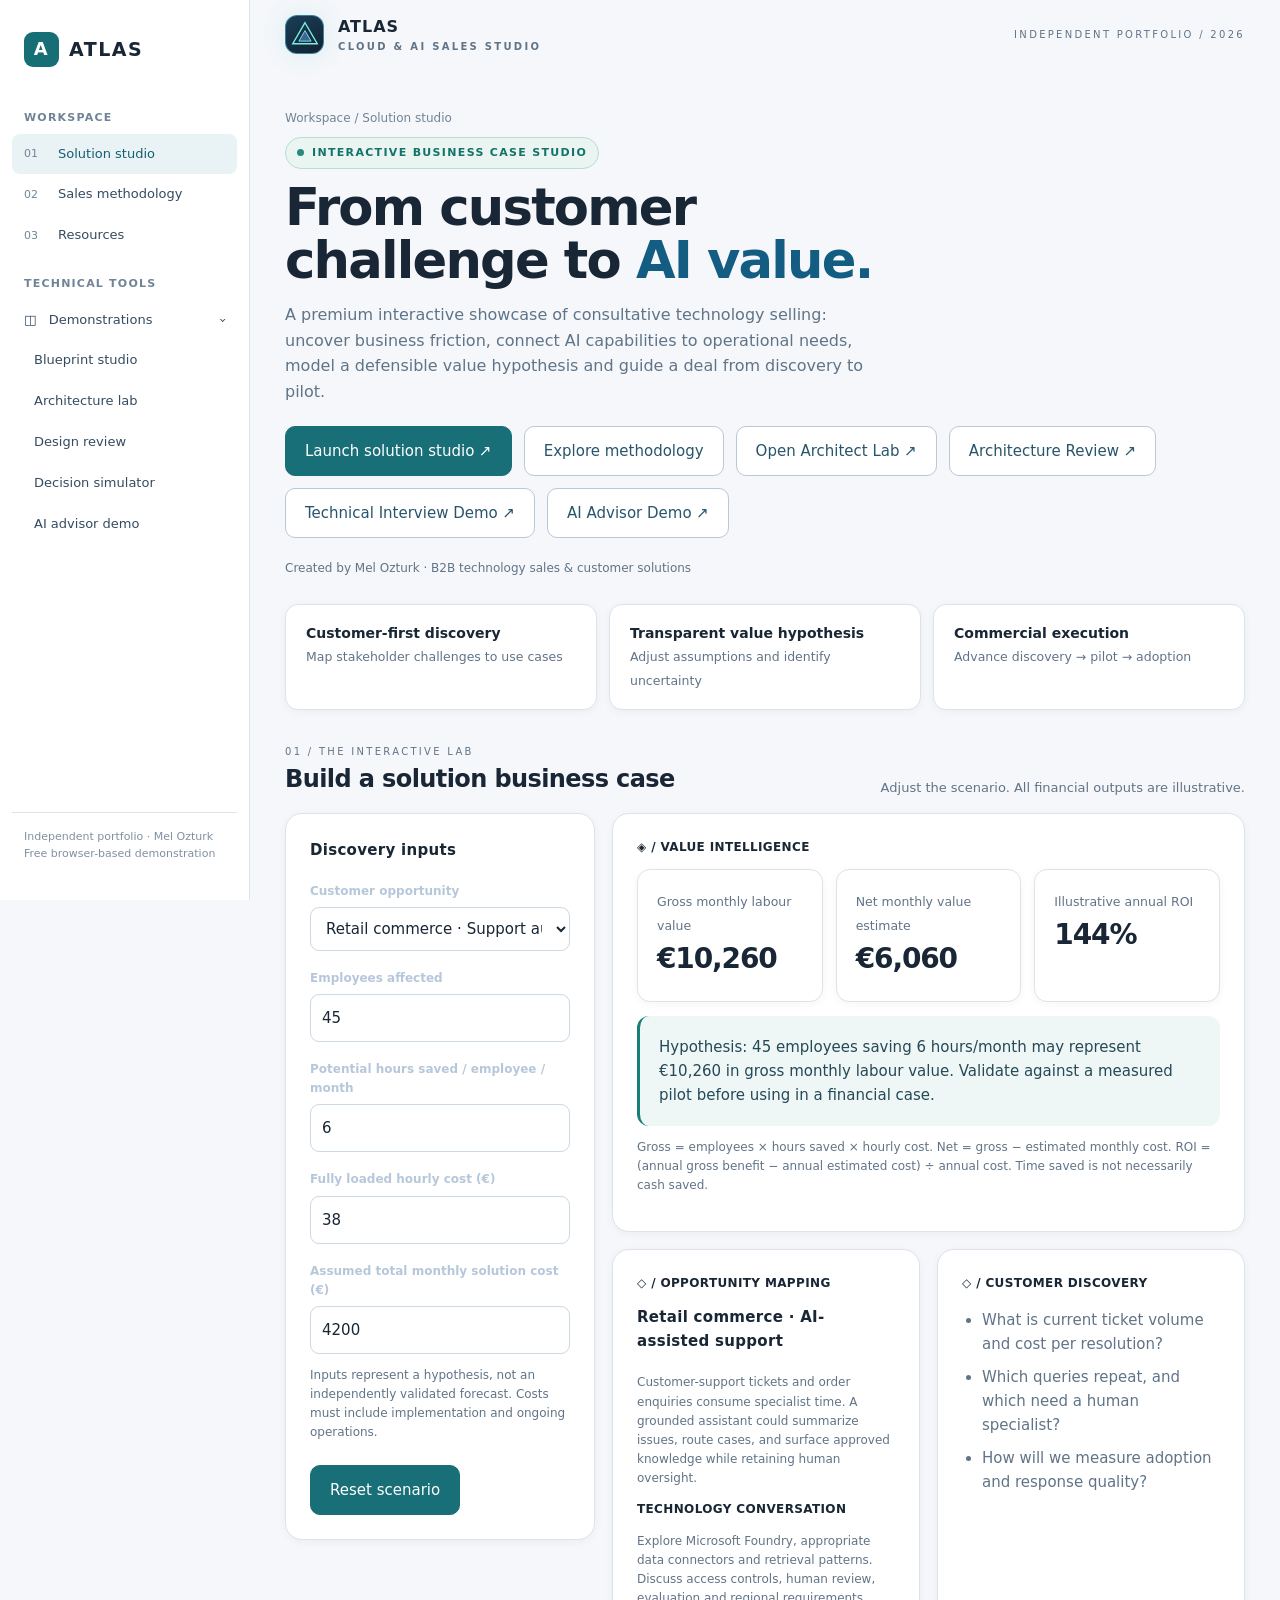
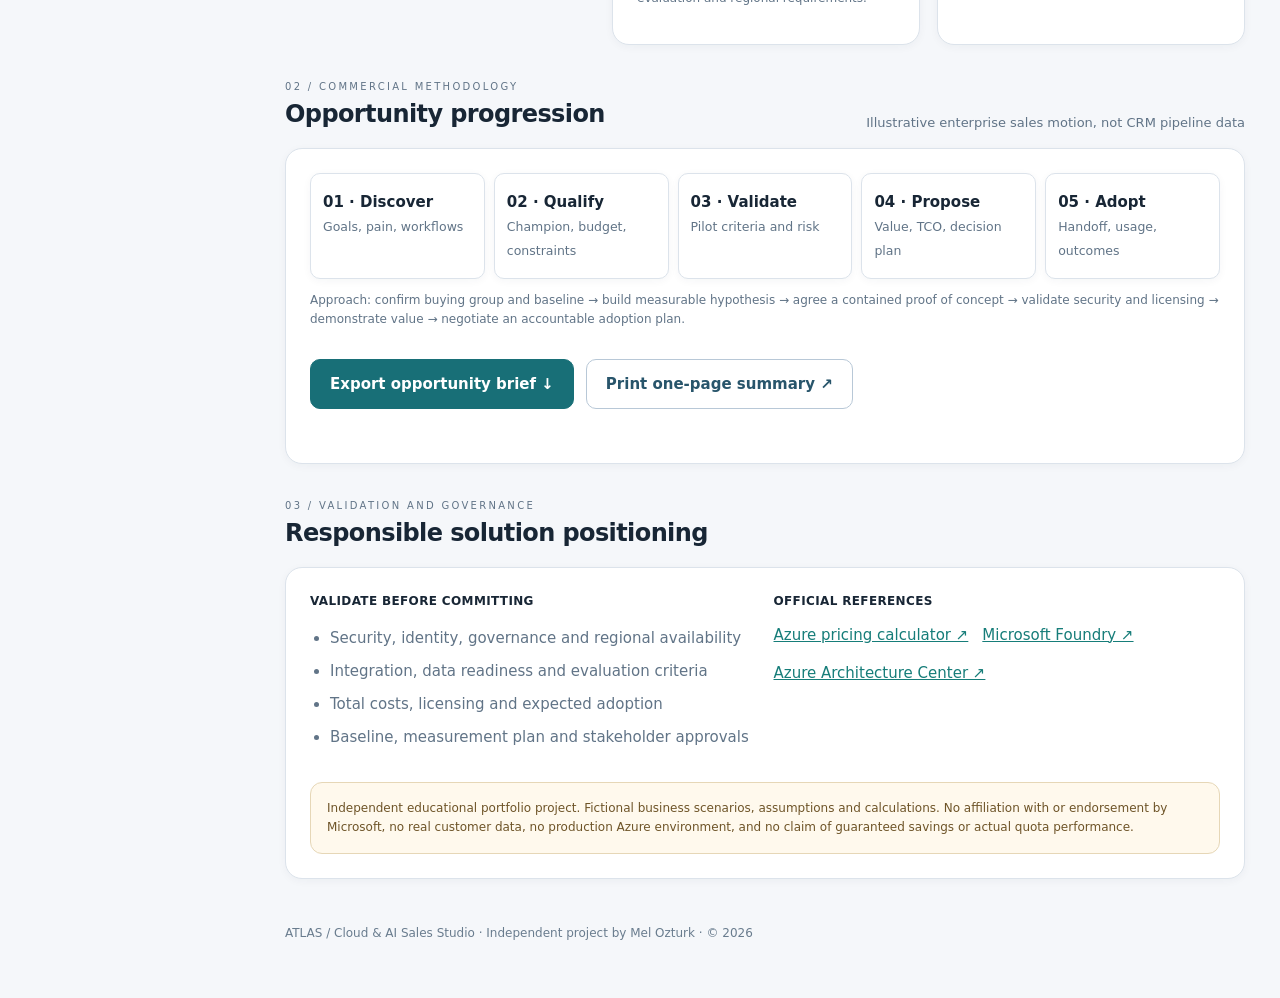
==== commit c5150498: "Add blueprint studio to ATLAS workspace navigation" ====
--- a/index.html
+++ b/index.html
@@ -5,7 +5,7 @@
 
 /* ATLAS application shell: restrained professional UI */
 :root{--bg:#f5f7fa;--panel:#ffffff;--panel2:#f8fafc;--edge:#dce3eb;--ink:#182635;--muted:#617487;--teal:#157f76;--blue:#3566a4;--amber:#9b6a20;color-scheme:light}body{background:var(--bg);color:var(--ink);font-family:Inter,ui-sans-serif,system-ui,sans-serif}.shell{max-width:none;margin:0 0 0 250px;padding:0 35px}.shell nav{height:70px}.navlinks{display:none}.brand{font-size:16px;letter-spacing:.06em}.tiny{color:var(--muted)}.hero{padding:39px 0 26px;grid-template-columns:1fr}.hero h1{font-size:clamp(36px,4vw,52px);letter-spacing:-.035em;margin:12px 0}.hero h1 span{background:none;color:#145d82;-webkit-text-fill-color:initial}.hero-orbit{display:none}.tag{background:#eaf5f2;border-color:#b9ddd4;color:#137369}.dot{background:#258b7e;box-shadow:none}.lead{color:#607488}.button{background:#186f77;color:#fff;border-color:#186f77}.button.secondary{border-color:#b8c8d7;color:#28556b;background:#fff}.stat,.panel,.stage,.kpi{background:#fff;border:1px solid var(--edge);box-shadow:0 2px 9px #1b35510b}.stat small,.stage small,.kpi small,.micro,.list,.section-title p{color:var(--muted)}.stat b,.stage b,.rowhead,.kpi strong{color:var(--ink)}.rowhead{letter-spacing:.03em}.valuebox{background:#eff7f6;border-left-color:#167f76;color:#254957}input,select{background:#fff;color:var(--ink);border-color:#cdd9e3}.disclaimer{background:#fff9ed;border-color:#e6d7b7;color:#6e5428}a{color:#167d79}.footer{color:#697c8e}.section-title{margin:34px 0 14px}.section-title h2{font-size:24px}.workspace{grid-template-columns:310px minmax(0,1fr)}.app-sidebar{position:fixed;top:0;bottom:0;left:0;width:250px;background:#fff;border-right:1px solid var(--edge);z-index:15;display:flex;flex-direction:column;padding:22px 12px}.side-brand{display:flex;gap:10px;align-items:center;padding:10px 12px 23px;font-weight:800;font-size:19px;letter-spacing:.08em}.brand-symbol{width:35px;height:35px;border-radius:9px;background:#176f76;color:#fff;display:grid;place-items:center;font-size:18px}.side-section{font-size:11px;text-transform:uppercase;letter-spacing:.11em;color:#718396;padding:19px 12px 7px;font-weight:750}.side-link,.side-toggle{display:flex;align-items:center;gap:10px;width:100%;padding:10px 12px;background:transparent;border:0;border-radius:8px;color:#354b60;text-decoration:none;text-align:left;font:inherit;font-size:13px;cursor:pointer}.side-link:hover,.side-toggle:hover,.side-link.active{background:#e9f2f5;color:#155f73}.side-link .num{font-size:11px;color:#718697;min-width:24px}.side-toggle .chev{margin-left:auto;transition:transform .15s}.side-toggle[aria-expanded=true] .chev{transform:rotate(90deg)}.side-sub{padding-left:10px}.side-sub[hidden]{display:none}.side-bottom{margin-top:auto;padding:15px 12px;color:#8090a0;font-size:11px;border-top:1px solid var(--edge)}.app-mobile-bar{display:none}.app-overlay{display:none}.app-menu{display:none}.app-crumb{font-size:12px;color:#718496;margin-bottom:9px}.hero .cta{margin:21px 0}.statline{margin-bottom:24px}.orb-core{display:none}#export,#print{font-weight:700}@media(max-width:1000px){.shell{padding:0 22px}.workspace{grid-template-columns:1fr}}@media(max-width:760px){.app-sidebar{transform:translateX(-100%);transition:transform .2s}.app-sidebar.open{transform:translateX(0)}.shell{margin-left:0;padding:0 16px}.app-mobile-bar{height:54px;background:white;border-bottom:1px solid var(--edge);display:flex;align-items:center;gap:12px;padding:0 15px;position:sticky;top:0;z-index:12}.app-menu{display:block;background:transparent;border:1px solid var(--edge);padding:6px 10px;border-radius:7px;font-size:18px;color:var(--ink)}.app-overlay.open{position:fixed;inset:0;display:block;background:#0b1a2899;z-index:14}.shell nav{display:none}.hero{padding-top:24px}.hero h1{font-size:37px}.statline{grid-template-columns:1fr}.innergrid{grid-template-columns:1fr}}@media print{.app-sidebar,.app-mobile-bar,.app-overlay{display:none!important}.shell{margin:0}.hero-orbit{display:none}.panel,.kpi,.stage,.stat{background:white;color:black}}
-</style></head><body><div class="app-mobile-bar"><button class="app-menu" id="menuOpen" aria-label="Open navigation" aria-expanded="false" aria-controls="sideNav">☰</button><strong>ATLAS Workspace</strong></div><div class="app-overlay" id="appOverlay"></div><aside class="app-sidebar" id="sideNav" aria-label="Application navigation"><div class="side-brand"><span class="brand-symbol">A</span><span>ATLAS</span></div><div class="side-section">Workspace</div><a class="side-link active" href="#studio"><span class="num">01</span> Solution studio</a><a class="side-link" href="#playbook"><span class="num">02</span> Sales methodology</a><a class="side-link" href="#resources"><span class="num">03</span> Resources</a><div class="side-section">Technical tools</div><button id="toolToggle" class="side-toggle" aria-expanded="true" aria-controls="toolLinks">◫ &nbsp; Demonstrations <span class="chev">›</span></button><div id="toolLinks" class="side-sub"><a class="side-link" href="./architect-lab.html">Architecture lab</a><a class="side-link" href="./architecture-review.html">Design review</a><a class="side-link" href="./interview-simulator.html">Decision simulator</a><a class="side-link" href="./ai-advisor.html">AI advisor demo</a></div><div class="side-bottom">Independent portfolio · Mel Ozturk<br>Free browser-based demonstration</div></aside><div class="shell"><nav><div class="brand"><div class="mark"><svg viewBox="0 0 32 32" fill="none"><path d="M16 2 30 26H2L16 2Z" stroke="#78f0db" stroke-width="1.6"/><path d="M16 11 23 23H9l7-12Z" fill="#68aaf8" fill-opacity=".45" stroke="#8fe9f4"/></svg></div><div>ATLAS <div class="tiny">Cloud & AI Sales Studio</div></div></div><div class="navlinks"><a href="#studio">Solution studio</a><a href="#playbook">Sales playbook</a><a href="#resources">Resources</a></div><div class="tiny">INDEPENDENT PORTFOLIO / 2026</div></nav>
+</style></head><body><div class="app-mobile-bar"><button class="app-menu" id="menuOpen" aria-label="Open navigation" aria-expanded="false" aria-controls="sideNav">☰</button><strong>ATLAS Workspace</strong></div><div class="app-overlay" id="appOverlay"></div><aside class="app-sidebar" id="sideNav" aria-label="Application navigation"><div class="side-brand"><span class="brand-symbol">A</span><span>ATLAS</span></div><div class="side-section">Workspace</div><a class="side-link active" href="#studio"><span class="num">01</span> Solution studio</a><a class="side-link" href="#playbook"><span class="num">02</span> Sales methodology</a><a class="side-link" href="#resources"><span class="num">03</span> Resources</a><div class="side-section">Technical tools</div><button id="toolToggle" class="side-toggle" aria-expanded="true" aria-controls="toolLinks">◫ &nbsp; Demonstrations <span class="chev">›</span></button><div id="toolLinks" class="side-sub"><a class="side-link" href="./blueprint-studio.html">Blueprint studio</a><a class="side-link" href="./architect-lab.html">Architecture lab</a><a class="side-link" href="./architecture-review.html">Design review</a><a class="side-link" href="./interview-simulator.html">Decision simulator</a><a class="side-link" href="./ai-advisor.html">AI advisor demo</a></div><div class="side-bottom">Independent portfolio · Mel Ozturk<br>Free browser-based demonstration</div></aside><div class="shell"><nav><div class="brand"><div class="mark"><svg viewBox="0 0 32 32" fill="none"><path d="M16 2 30 26H2L16 2Z" stroke="#78f0db" stroke-width="1.6"/><path d="M16 11 23 23H9l7-12Z" fill="#68aaf8" fill-opacity=".45" stroke="#8fe9f4"/></svg></div><div>ATLAS <div class="tiny">Cloud & AI Sales Studio</div></div></div><div class="navlinks"><a href="#studio">Solution studio</a><a href="#playbook">Sales playbook</a><a href="#resources">Resources</a></div><div class="tiny">INDEPENDENT PORTFOLIO / 2026</div></nav>
 <section class="hero"><div><div class="app-crumb">Workspace / Solution studio</div><span class="tag"><span class="dot"></span>INTERACTIVE BUSINESS CASE STUDIO</span><h1>From customer<br>challenge to <span>AI value.</span></h1><p class="lead">A premium interactive showcase of consultative technology selling: uncover business friction, connect AI capabilities to operational needs, model a defensible value hypothesis and guide a deal from discovery to pilot.</p><div class="cta"><a class="button" href="#studio">Launch solution studio ↗</a><a class="button secondary" href="#playbook">Explore methodology</a><a class="button secondary" href="./architect-lab.html">Open Architect Lab ↗</a><a class="button secondary" href="./architecture-review.html">Architecture Review ↗</a><a class="button secondary" href="./interview-simulator.html">Technical Interview Demo ↗</a><a class="button secondary" href="./ai-advisor.html">AI Advisor Demo ↗</a></div><div class="micro">Created by Mel Ozturk · B2B technology sales & customer solutions</div></div><div class="hero-orbit" aria-hidden="true"><div class="orbit"><div class="orb-core"><div><strong>ATLAS</strong><small>VALUE INTELLIGENCE</small></div></div><span class="orb-chip one">DISCOVER / 01</span><span class="orb-chip two">MEASURE / 02</span><span class="orb-chip three">POSITION / 03</span></div></div></section>
 <div class="statline"><div class="stat"><b>Customer-first discovery</b><small>Map stakeholder challenges to use cases</small></div><div class="stat"><b>Transparent value hypothesis</b><small>Adjust assumptions and identify uncertainty</small></div><div class="stat"><b>Commercial execution</b><small>Advance discovery → pilot → adoption</small></div></div>
 <div class="section-title" id="studio"><div><div class="tiny">01 / The interactive lab</div><h2>Build a solution business case</h2></div><p>Adjust the scenario. All financial outputs are illustrative.</p></div>
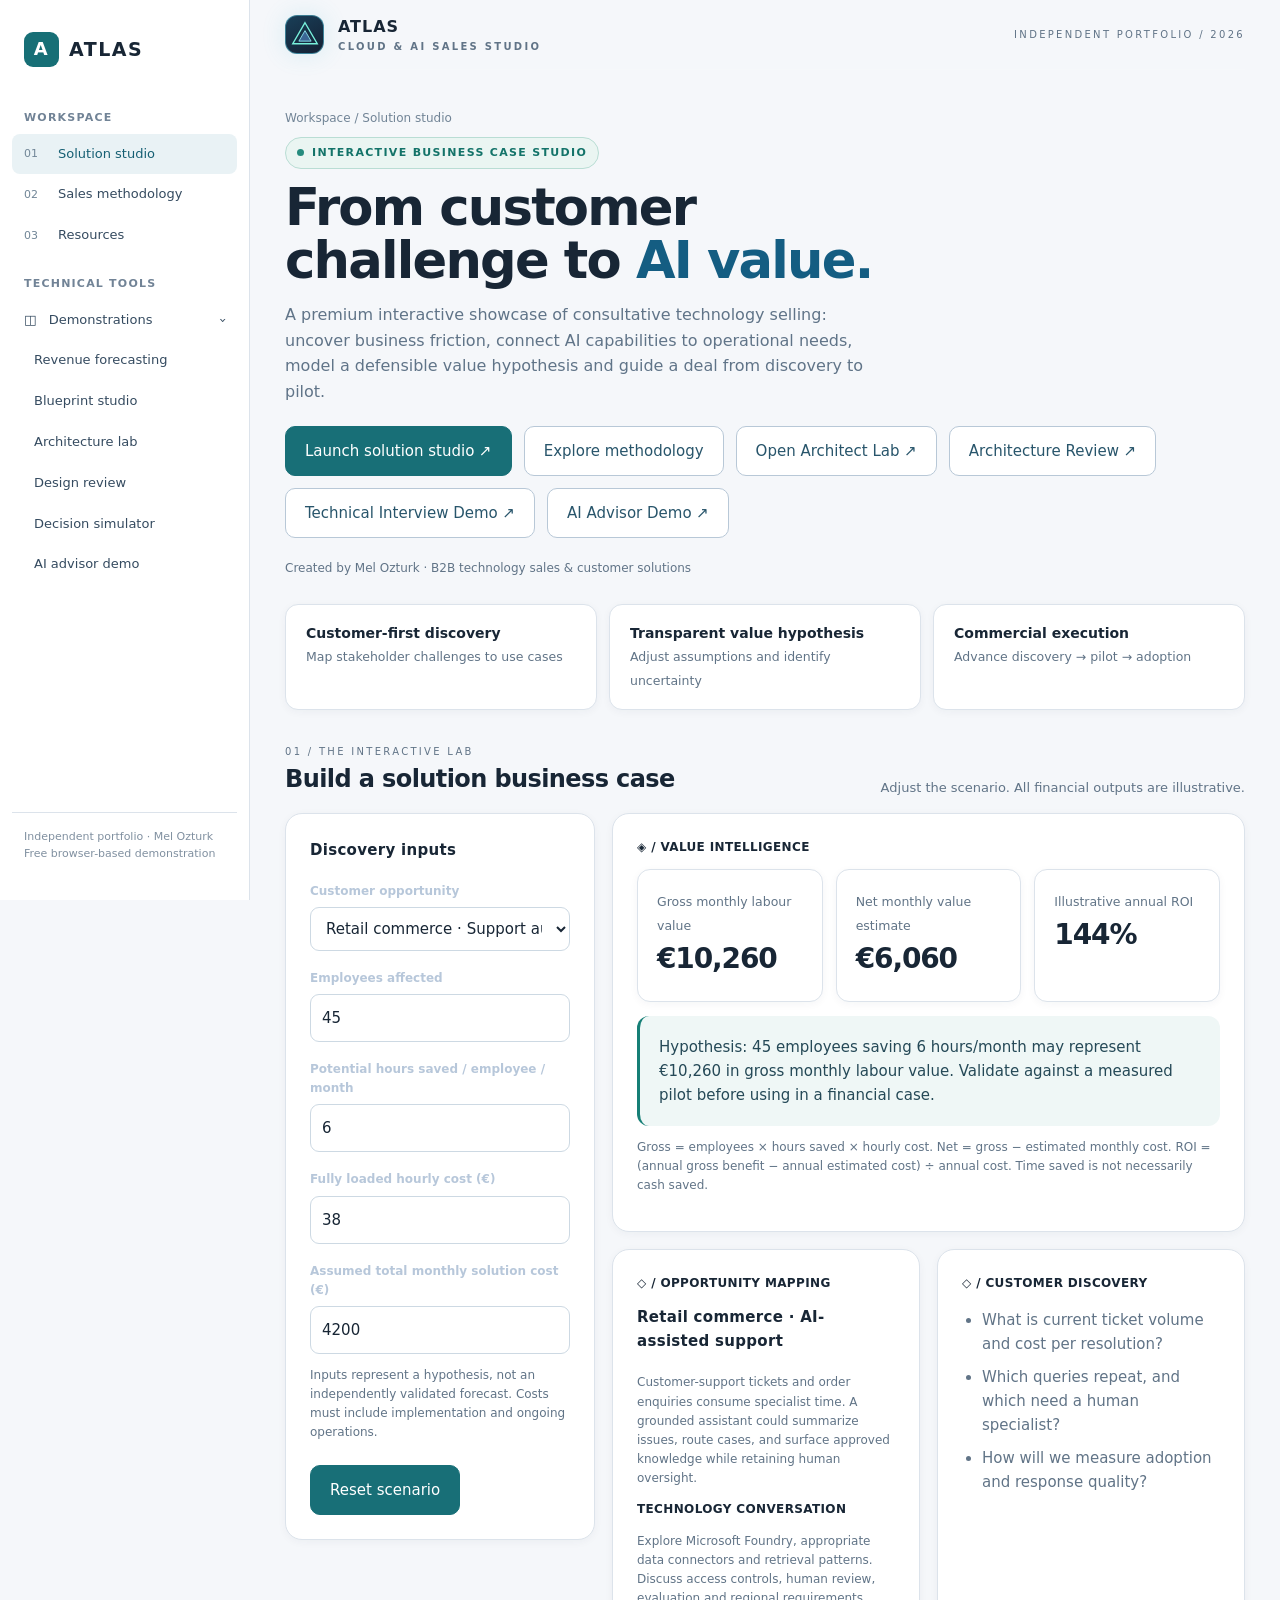
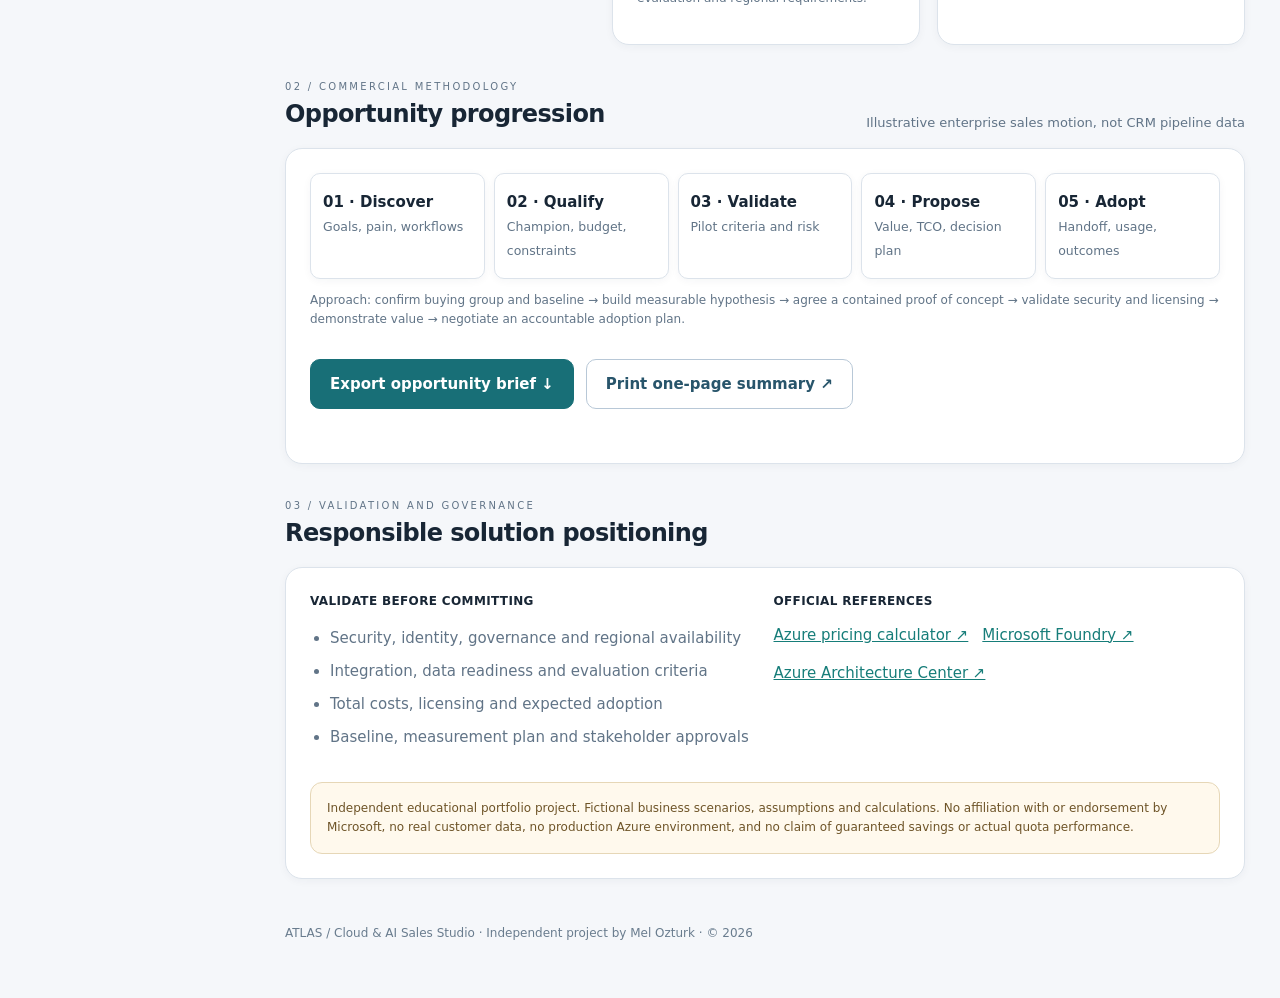
==== commit 04029694: "Add forecasting studio to professional app navigation" ====
--- a/index.html
+++ b/index.html
@@ -5,7 +5,7 @@
 
 /* ATLAS application shell: restrained professional UI */
 :root{--bg:#f5f7fa;--panel:#ffffff;--panel2:#f8fafc;--edge:#dce3eb;--ink:#182635;--muted:#617487;--teal:#157f76;--blue:#3566a4;--amber:#9b6a20;color-scheme:light}body{background:var(--bg);color:var(--ink);font-family:Inter,ui-sans-serif,system-ui,sans-serif}.shell{max-width:none;margin:0 0 0 250px;padding:0 35px}.shell nav{height:70px}.navlinks{display:none}.brand{font-size:16px;letter-spacing:.06em}.tiny{color:var(--muted)}.hero{padding:39px 0 26px;grid-template-columns:1fr}.hero h1{font-size:clamp(36px,4vw,52px);letter-spacing:-.035em;margin:12px 0}.hero h1 span{background:none;color:#145d82;-webkit-text-fill-color:initial}.hero-orbit{display:none}.tag{background:#eaf5f2;border-color:#b9ddd4;color:#137369}.dot{background:#258b7e;box-shadow:none}.lead{color:#607488}.button{background:#186f77;color:#fff;border-color:#186f77}.button.secondary{border-color:#b8c8d7;color:#28556b;background:#fff}.stat,.panel,.stage,.kpi{background:#fff;border:1px solid var(--edge);box-shadow:0 2px 9px #1b35510b}.stat small,.stage small,.kpi small,.micro,.list,.section-title p{color:var(--muted)}.stat b,.stage b,.rowhead,.kpi strong{color:var(--ink)}.rowhead{letter-spacing:.03em}.valuebox{background:#eff7f6;border-left-color:#167f76;color:#254957}input,select{background:#fff;color:var(--ink);border-color:#cdd9e3}.disclaimer{background:#fff9ed;border-color:#e6d7b7;color:#6e5428}a{color:#167d79}.footer{color:#697c8e}.section-title{margin:34px 0 14px}.section-title h2{font-size:24px}.workspace{grid-template-columns:310px minmax(0,1fr)}.app-sidebar{position:fixed;top:0;bottom:0;left:0;width:250px;background:#fff;border-right:1px solid var(--edge);z-index:15;display:flex;flex-direction:column;padding:22px 12px}.side-brand{display:flex;gap:10px;align-items:center;padding:10px 12px 23px;font-weight:800;font-size:19px;letter-spacing:.08em}.brand-symbol{width:35px;height:35px;border-radius:9px;background:#176f76;color:#fff;display:grid;place-items:center;font-size:18px}.side-section{font-size:11px;text-transform:uppercase;letter-spacing:.11em;color:#718396;padding:19px 12px 7px;font-weight:750}.side-link,.side-toggle{display:flex;align-items:center;gap:10px;width:100%;padding:10px 12px;background:transparent;border:0;border-radius:8px;color:#354b60;text-decoration:none;text-align:left;font:inherit;font-size:13px;cursor:pointer}.side-link:hover,.side-toggle:hover,.side-link.active{background:#e9f2f5;color:#155f73}.side-link .num{font-size:11px;color:#718697;min-width:24px}.side-toggle .chev{margin-left:auto;transition:transform .15s}.side-toggle[aria-expanded=true] .chev{transform:rotate(90deg)}.side-sub{padding-left:10px}.side-sub[hidden]{display:none}.side-bottom{margin-top:auto;padding:15px 12px;color:#8090a0;font-size:11px;border-top:1px solid var(--edge)}.app-mobile-bar{display:none}.app-overlay{display:none}.app-menu{display:none}.app-crumb{font-size:12px;color:#718496;margin-bottom:9px}.hero .cta{margin:21px 0}.statline{margin-bottom:24px}.orb-core{display:none}#export,#print{font-weight:700}@media(max-width:1000px){.shell{padding:0 22px}.workspace{grid-template-columns:1fr}}@media(max-width:760px){.app-sidebar{transform:translateX(-100%);transition:transform .2s}.app-sidebar.open{transform:translateX(0)}.shell{margin-left:0;padding:0 16px}.app-mobile-bar{height:54px;background:white;border-bottom:1px solid var(--edge);display:flex;align-items:center;gap:12px;padding:0 15px;position:sticky;top:0;z-index:12}.app-menu{display:block;background:transparent;border:1px solid var(--edge);padding:6px 10px;border-radius:7px;font-size:18px;color:var(--ink)}.app-overlay.open{position:fixed;inset:0;display:block;background:#0b1a2899;z-index:14}.shell nav{display:none}.hero{padding-top:24px}.hero h1{font-size:37px}.statline{grid-template-columns:1fr}.innergrid{grid-template-columns:1fr}}@media print{.app-sidebar,.app-mobile-bar,.app-overlay{display:none!important}.shell{margin:0}.hero-orbit{display:none}.panel,.kpi,.stage,.stat{background:white;color:black}}
-</style></head><body><div class="app-mobile-bar"><button class="app-menu" id="menuOpen" aria-label="Open navigation" aria-expanded="false" aria-controls="sideNav">☰</button><strong>ATLAS Workspace</strong></div><div class="app-overlay" id="appOverlay"></div><aside class="app-sidebar" id="sideNav" aria-label="Application navigation"><div class="side-brand"><span class="brand-symbol">A</span><span>ATLAS</span></div><div class="side-section">Workspace</div><a class="side-link active" href="#studio"><span class="num">01</span> Solution studio</a><a class="side-link" href="#playbook"><span class="num">02</span> Sales methodology</a><a class="side-link" href="#resources"><span class="num">03</span> Resources</a><div class="side-section">Technical tools</div><button id="toolToggle" class="side-toggle" aria-expanded="true" aria-controls="toolLinks">◫ &nbsp; Demonstrations <span class="chev">›</span></button><div id="toolLinks" class="side-sub"><a class="side-link" href="./blueprint-studio.html">Blueprint studio</a><a class="side-link" href="./architect-lab.html">Architecture lab</a><a class="side-link" href="./architecture-review.html">Design review</a><a class="side-link" href="./interview-simulator.html">Decision simulator</a><a class="side-link" href="./ai-advisor.html">AI advisor demo</a></div><div class="side-bottom">Independent portfolio · Mel Ozturk<br>Free browser-based demonstration</div></aside><div class="shell"><nav><div class="brand"><div class="mark"><svg viewBox="0 0 32 32" fill="none"><path d="M16 2 30 26H2L16 2Z" stroke="#78f0db" stroke-width="1.6"/><path d="M16 11 23 23H9l7-12Z" fill="#68aaf8" fill-opacity=".45" stroke="#8fe9f4"/></svg></div><div>ATLAS <div class="tiny">Cloud & AI Sales Studio</div></div></div><div class="navlinks"><a href="#studio">Solution studio</a><a href="#playbook">Sales playbook</a><a href="#resources">Resources</a></div><div class="tiny">INDEPENDENT PORTFOLIO / 2026</div></nav>
+</style></head><body><div class="app-mobile-bar"><button class="app-menu" id="menuOpen" aria-label="Open navigation" aria-expanded="false" aria-controls="sideNav">☰</button><strong>ATLAS Workspace</strong></div><div class="app-overlay" id="appOverlay"></div><aside class="app-sidebar" id="sideNav" aria-label="Application navigation"><div class="side-brand"><span class="brand-symbol">A</span><span>ATLAS</span></div><div class="side-section">Workspace</div><a class="side-link active" href="#studio"><span class="num">01</span> Solution studio</a><a class="side-link" href="#playbook"><span class="num">02</span> Sales methodology</a><a class="side-link" href="#resources"><span class="num">03</span> Resources</a><div class="side-section">Technical tools</div><button id="toolToggle" class="side-toggle" aria-expanded="true" aria-controls="toolLinks">◫ &nbsp; Demonstrations <span class="chev">›</span></button><div id="toolLinks" class="side-sub"><a class="side-link" href="./forecast-studio.html">Revenue forecasting</a><a class="side-link" href="./blueprint-studio.html">Blueprint studio</a><a class="side-link" href="./architect-lab.html">Architecture lab</a><a class="side-link" href="./architecture-review.html">Design review</a><a class="side-link" href="./interview-simulator.html">Decision simulator</a><a class="side-link" href="./ai-advisor.html">AI advisor demo</a></div><div class="side-bottom">Independent portfolio · Mel Ozturk<br>Free browser-based demonstration</div></aside><div class="shell"><nav><div class="brand"><div class="mark"><svg viewBox="0 0 32 32" fill="none"><path d="M16 2 30 26H2L16 2Z" stroke="#78f0db" stroke-width="1.6"/><path d="M16 11 23 23H9l7-12Z" fill="#68aaf8" fill-opacity=".45" stroke="#8fe9f4"/></svg></div><div>ATLAS <div class="tiny">Cloud & AI Sales Studio</div></div></div><div class="navlinks"><a href="#studio">Solution studio</a><a href="#playbook">Sales playbook</a><a href="#resources">Resources</a></div><div class="tiny">INDEPENDENT PORTFOLIO / 2026</div></nav>
 <section class="hero"><div><div class="app-crumb">Workspace / Solution studio</div><span class="tag"><span class="dot"></span>INTERACTIVE BUSINESS CASE STUDIO</span><h1>From customer<br>challenge to <span>AI value.</span></h1><p class="lead">A premium interactive showcase of consultative technology selling: uncover business friction, connect AI capabilities to operational needs, model a defensible value hypothesis and guide a deal from discovery to pilot.</p><div class="cta"><a class="button" href="#studio">Launch solution studio ↗</a><a class="button secondary" href="#playbook">Explore methodology</a><a class="button secondary" href="./architect-lab.html">Open Architect Lab ↗</a><a class="button secondary" href="./architecture-review.html">Architecture Review ↗</a><a class="button secondary" href="./interview-simulator.html">Technical Interview Demo ↗</a><a class="button secondary" href="./ai-advisor.html">AI Advisor Demo ↗</a></div><div class="micro">Created by Mel Ozturk · B2B technology sales & customer solutions</div></div><div class="hero-orbit" aria-hidden="true"><div class="orbit"><div class="orb-core"><div><strong>ATLAS</strong><small>VALUE INTELLIGENCE</small></div></div><span class="orb-chip one">DISCOVER / 01</span><span class="orb-chip two">MEASURE / 02</span><span class="orb-chip three">POSITION / 03</span></div></div></section>
 <div class="statline"><div class="stat"><b>Customer-first discovery</b><small>Map stakeholder challenges to use cases</small></div><div class="stat"><b>Transparent value hypothesis</b><small>Adjust assumptions and identify uncertainty</small></div><div class="stat"><b>Commercial execution</b><small>Advance discovery → pilot → adoption</small></div></div>
 <div class="section-title" id="studio"><div><div class="tiny">01 / The interactive lab</div><h2>Build a solution business case</h2></div><p>Adjust the scenario. All financial outputs are illustrative.</p></div>
